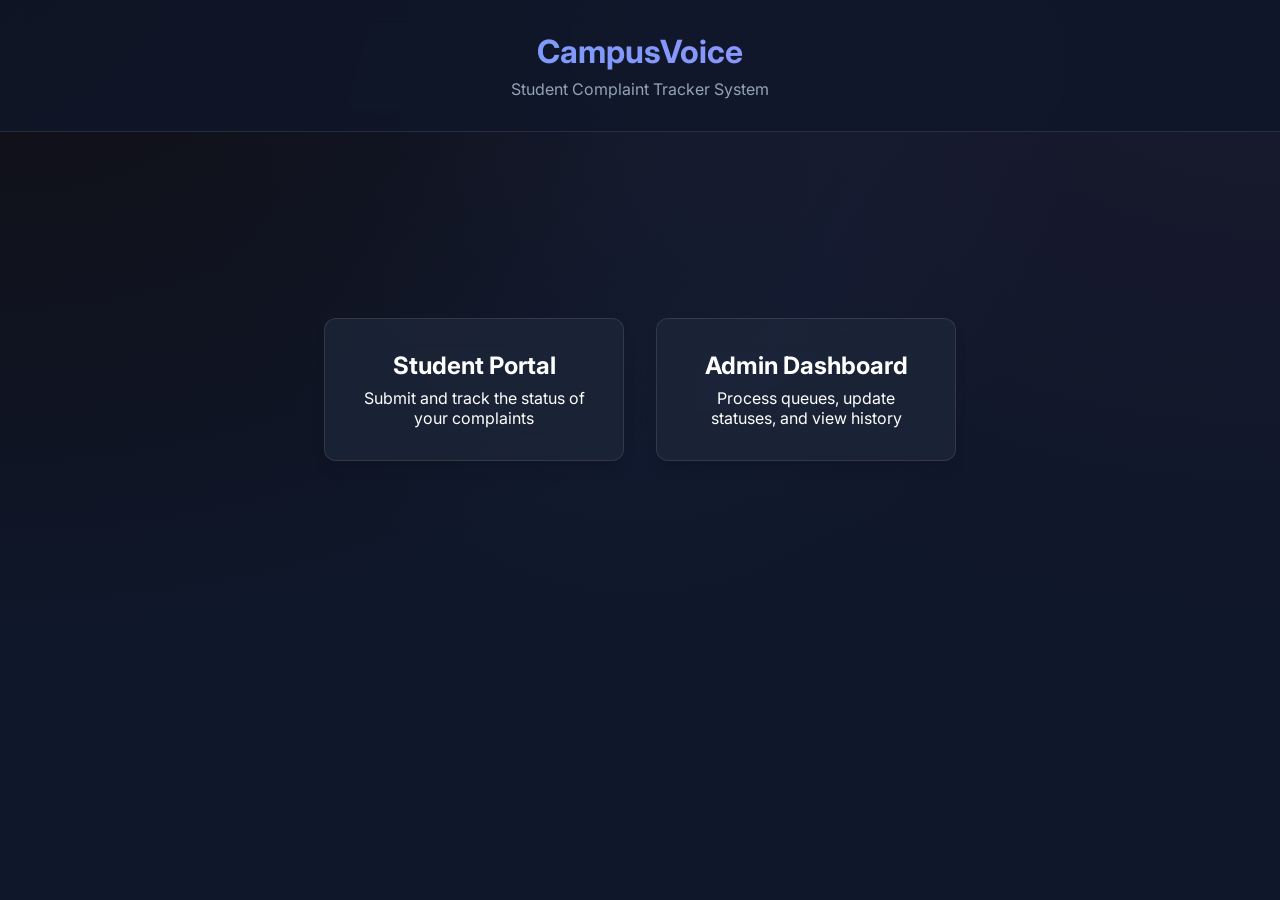
==== Labs/DSA Project/CampusVoice/FrontEnd/index.html @ 062746f5 "Frintend design" ====
<!DOCTYPE html>
<html lang="en">

<head>
    <meta charset="UTF-8">
    <meta name="viewport" content="width=device-width, initial-scale=1.0">
    <title>CampusVoice - Home</title>
    <link rel="stylesheet" href="style.css">
</head>

<body>
    <header>
        <h1>CampusVoice</h1>
        <p>Student Complaint Tracker System</p>
    </header>

    <div class="container">
        <div class="home-menu">
            <a href="student.html" class="glass-card home-card">
                <h2>Student Portal</h2>
                <p>Submit and track the status of your complaints</p>
            </a>

            <a href="admin.html" class="glass-card home-card">
                <h2>Admin Dashboard</h2>
                <p>Process queues, update statuses, and view history</p>
            </a>
        </div>
    </div>
</body>

</html>
---- Labs/DSA Project/CampusVoice/FrontEnd/style.css ----
/* Modern UI Design System for CampusVoice */
@import url('https://fonts.googleapis.com/css2?family=Inter:wght@300;400;500;600;700&display=swap');

:root {
    --bg-color: #0f172a;
    --text-primary: #f8fafc;
    --text-secondary: #94a3b8;
    --primary: #3b82f6;
    --primary-hover: #2563eb;
    --urgent: #ef4444;
    --urgent-hover: #dc2626;
    --success: #10b981;
    --warning: #f59e0b;
    --card-bg: rgba(30, 41, 59, 0.7);
    --card-border: rgba(255, 255, 255, 0.1);
    --radius: 12px;
    --shadow: 0 10px 15px -3px rgba(0, 0, 0, 0.1), 0 4px 6px -2px rgba(0, 0, 0, 0.05);
}

* {
    box-sizing: border-box;
    margin: 0;
    padding: 0;
    font-family: 'Inter', sans-serif;
}

body {
    background-color: var(--bg-color);
    color: var(--text-primary);
    min-height: 100vh;
    display: flex;
    flex-direction: column;
    background-image:
        radial-gradient(at 0% 0%, hsla(253, 16%, 7%, 1) 0, transparent 50%),
        radial-gradient(at 50% 0%, hsla(225, 39%, 30%, 0.2) 0, transparent 50%),
        radial-gradient(at 100% 0%, hsla(339, 49%, 30%, 0.1) 0, transparent 50%);
    background-attachment: fixed;
}

header {
    padding: 2rem;
    text-align: center;
    border-bottom: 1px solid var(--card-border);
    background: rgba(15, 23, 42, 0.8);
    backdrop-filter: blur(12px);
}

header h1 {
    font-weight: 700;
    font-size: 2rem;
    background: linear-gradient(to right, #60a5fa, #a78bfa);
    -webkit-background-clip: text;
    -webkit-text-fill-color: transparent;
    margin-bottom: 0.5rem;
}

header p {
    color: var(--text-secondary);
}

.container {
    max-width: 1200px;
    width: 100%;
    margin: 0 auto;
    padding: 2rem;
    flex: 1;
}

/* Cards & Glassmorphism */
.glass-card {
    background: var(--card-bg);
    border: 1px solid var(--card-border);
    border-radius: var(--radius);
    padding: 2rem;
    box-shadow: var(--shadow);
    backdrop-filter: blur(16px);
    -webkit-backdrop-filter: blur(16px);
    transition: transform 0.3s ease, box-shadow 0.3s ease;
}

.glass-card:hover {
    transform: translateY(-4px);
    box-shadow: 0 20px 25px -5px rgba(0, 0, 0, 0.2), 0 10px 10px -5px rgba(0, 0, 0, 0.1);
}

/* Buttons */
.btn {
    display: inline-flex;
    align-items: center;
    justify-content: center;
    padding: 0.75rem 1.5rem;
    border-radius: var(--radius);
    font-weight: 600;
    font-size: 1rem;
    cursor: pointer;
    border: none;
    transition: all 0.2s ease;
    text-decoration: none;
}

.btn-primary {
    background-color: var(--primary);
    color: white;
    box-shadow: 0 4px 6px -1px rgba(59, 130, 246, 0.5);
}

.btn-primary:hover {
    background-color: var(--primary-hover);
    transform: scale(1.02);
}

.btn-urgent {
    background-color: var(--urgent);
    color: white;
    box-shadow: 0 4px 6px -1px rgba(239, 68, 68, 0.5);
}

.btn-urgent:hover {
    background-color: var(--urgent-hover);
    transform: scale(1.02);
}

.btn-outline {
    background-color: transparent;
    border: 1px solid var(--card-border);
    color: var(--text-primary);
}

.btn-outline:hover {
    background-color: rgba(255, 255, 255, 0.05);
}

.btn-success {
    background-color: var(--success);
    color: white;
}

.btn-warning {
    background-color: var(--warning);
    color: #0f172a;
}

/* Forms */
.form-group {
    margin-bottom: 1.5rem;
}

.form-group label {
    display: block;
    margin-bottom: 0.5rem;
    color: var(--text-secondary);
    font-size: 0.9rem;
}

.form-control {
    width: 100%;
    padding: 0.75rem 1rem;
    border-radius: 8px;
    border: 1px solid var(--card-border);
    background: rgba(15, 23, 42, 0.5);
    color: white;
    font-size: 1rem;
    outline: none;
    transition: border-color 0.2s;
}

.form-control:focus {
    border-color: var(--primary);
}

select.form-control {
    appearance: none;
}

/* Status Badges */
.badge {
    display: inline-block;
    padding: 0.25rem 0.75rem;
    border-radius: 999px;
    font-size: 0.75rem;
    font-weight: 600;
    text-transform: uppercase;
}

.badge-pending {
    background: rgba(59, 130, 246, 0.2);
    color: #60a5fa;
    border: 1px solid #3b82f6;
}

.badge-urgent {
    background: rgba(239, 68, 68, 0.2);
    color: #f87171;
    border: 1px solid #ef4444;
}

.badge-progress {
    background: rgba(245, 158, 11, 0.2);
    color: #fbbf24;
    border: 1px solid #f59e0b;
}

.badge-resolved {
    background: rgba(16, 185, 129, 0.2);
    color: #34d399;
    border: 1px solid #10b981;
}

/* Layouts */
.grid-2 {
    display: grid;
    grid-template-columns: repeat(auto-fit, minmax(300px, 1fr));
    gap: 2rem;
}

/* Home Menu Layout */
.home-menu {
    display: flex;
    justify-content: center;
    align-items: center;
    gap: 2rem;
    min-height: 50vh;
}

.home-card {
    text-align: center;
    width: 300px;
    cursor: pointer;
    text-decoration: none;
    color: white;
}

.home-card i {
    font-size: 3rem;
    margin-bottom: 1rem;
    color: var(--primary);
}

.home-card h2 {
    margin-bottom: 0.5rem;
}

/* Complaint Item */
.complaint-item {
    background: rgba(30, 41, 59, 0.4);
    border: 1px solid var(--card-border);
    border-radius: 8px;
    padding: 1.5rem;
    margin-bottom: 1rem;
    display: flex;
    flex-direction: column;
    gap: 0.75rem;
    transition: all 0.2s;
    animation: fadeIn 0.3s ease-out forwards;
}

.complaint-item:hover {
    background: rgba(30, 41, 59, 0.8);
}

.complaint-header {
    display: flex;
    justify-content: space-between;
    align-items: center;
    border-bottom: 1px solid rgba(255, 255, 255, 0.05);
    padding-bottom: 0.5rem;
}

.complaint-title {
    font-weight: 600;
    font-size: 1.1rem;
}

.complaint-meta {
    font-size: 0.8rem;
    color: var(--text-secondary);
}

.complaint-actions {
    display: flex;
    gap: 0.5rem;
    margin-top: 0.5rem;
}

.section-title {
    margin-bottom: 1.5rem;
    font-size: 1.5rem;
    font-weight: 600;
    display: flex;
    align-items: center;
    gap: 0.5rem;
}

@keyframes fadeIn {
    from {
        opacity: 0;
        transform: translateY(10px);
    }

    to {
        opacity: 1;
        transform: translateY(0);
    }
}

.empty-state {
    text-align: center;
    padding: 3rem;
    color: var(--text-secondary);
    border: 1px dashed var(--card-border);
    border-radius: var(--radius);
}

/* Nav */
.top-nav {
    display: flex;
    justify-content: space-between;
    margin-bottom: 2rem;
}
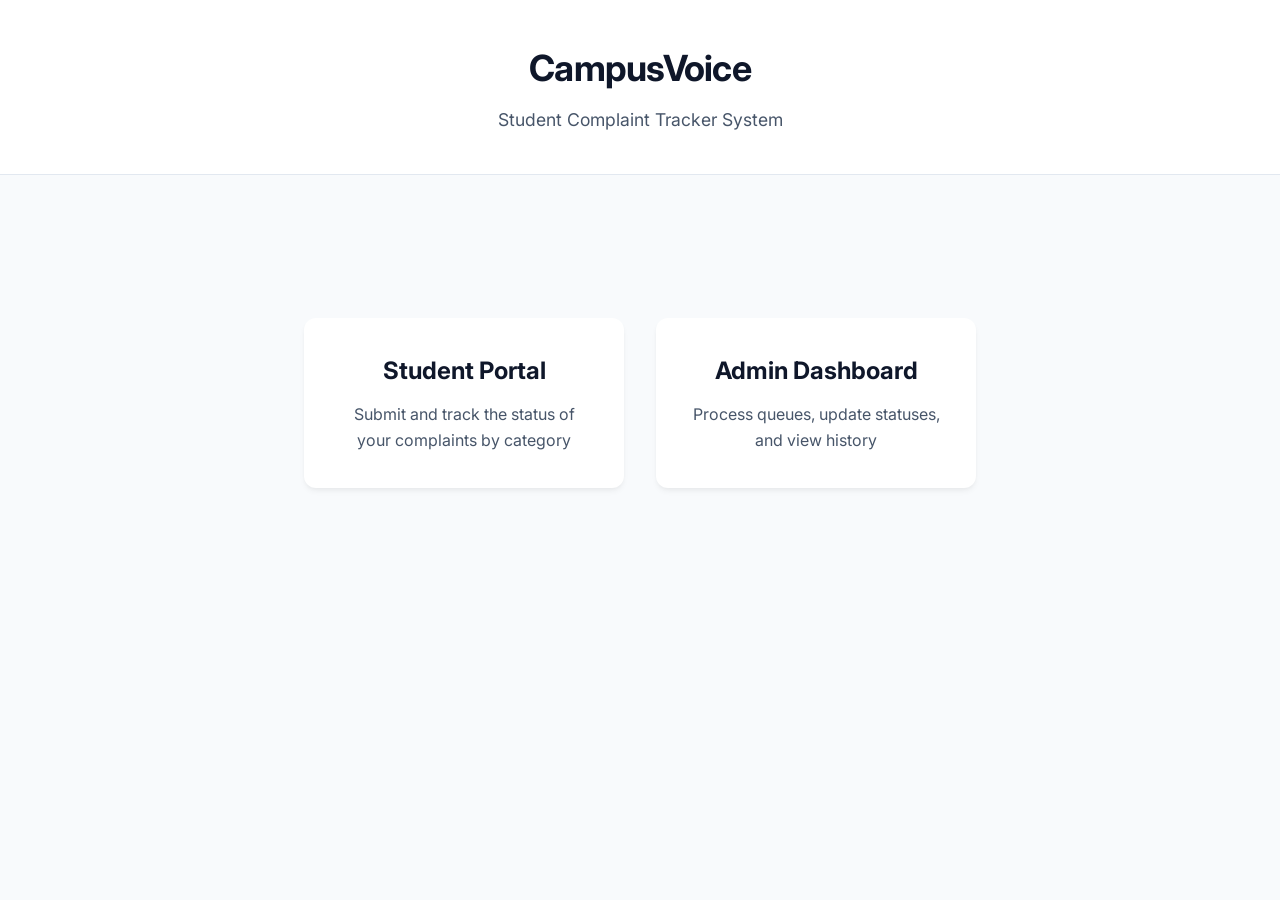
==== commit 2b5cfa35: "Design changes in frontend" ====
--- a/Labs/DSA Project/CampusVoice/FrontEnd/index.html
+++ b/Labs/DSA Project/CampusVoice/FrontEnd/index.html
@@ -16,12 +16,12 @@
 
     <div class="container">
         <div class="home-menu">
-            <a href="student.html" class="glass-card home-card">
+            <a href="student.html" class="solid-card home-card">
                 <h2>Student Portal</h2>
-                <p>Submit and track the status of your complaints</p>
+                <p>Submit and track the status of your complaints by category</p>
             </a>
 
-            <a href="admin.html" class="glass-card home-card">
+            <a href="admin.html" class="solid-card home-card">
                 <h2>Admin Dashboard</h2>
                 <p>Process queues, update statuses, and view history</p>
             </a>
--- a/Labs/DSA Project/CampusVoice/FrontEnd/style.css
+++ b/Labs/DSA Project/CampusVoice/FrontEnd/style.css
@@ -1,20 +1,30 @@
-/* Modern UI Design System for CampusVoice */
+/* Modern Light Theme System for CampusVoice */
 @import url('https://fonts.googleapis.com/css2?family=Inter:wght@300;400;500;600;700&display=swap');
 
 :root {
-    --bg-color: #0f172a;
-    --text-primary: #f8fafc;
-    --text-secondary: #94a3b8;
-    --primary: #3b82f6;
-    --primary-hover: #2563eb;
+    --bg-color: #f8fafc;
+    --text-primary: #0f172a;
+    --text-secondary: #475569;
+    --border-color: #e2e8f0;
+
+    --primary: #2563eb;
+    --primary-hover: #1d4ed8;
+    --primary-light: #eff6ff;
+
     --urgent: #ef4444;
     --urgent-hover: #dc2626;
+    --urgent-light: #fef2f2;
+
     --success: #10b981;
+    --success-light: #ecfdf5;
+
     --warning: #f59e0b;
-    --card-bg: rgba(30, 41, 59, 0.7);
-    --card-border: rgba(255, 255, 255, 0.1);
+    --warning-light: #fffbeb;
+
+    --card-bg: #ffffff;
     --radius: 12px;
-    --shadow: 0 10px 15px -3px rgba(0, 0, 0, 0.1), 0 4px 6px -2px rgba(0, 0, 0, 0.05);
+    --shadow: 0 4px 6px -1px rgba(0, 0, 0, 0.05), 0 2px 4px -1px rgba(0, 0, 0, 0.03);
+    --shadow-hover: 0 10px 15px -3px rgba(0, 0, 0, 0.05), 0 4px 6px -2px rgba(0, 0, 0, 0.03);
 }
 
 * {
@@ -30,57 +40,59 @@
     min-height: 100vh;
     display: flex;
     flex-direction: column;
-    background-image:
-        radial-gradient(at 0% 0%, hsla(253, 16%, 7%, 1) 0, transparent 50%),
-        radial-gradient(at 50% 0%, hsla(225, 39%, 30%, 0.2) 0, transparent 50%),
-        radial-gradient(at 100% 0%, hsla(339, 49%, 30%, 0.1) 0, transparent 50%);
-    background-attachment: fixed;
+    line-height: 1.6;
 }
 
 header {
-    padding: 2rem;
+    padding: 2.5rem 2rem;
     text-align: center;
-    border-bottom: 1px solid var(--card-border);
-    background: rgba(15, 23, 42, 0.8);
-    backdrop-filter: blur(12px);
+    background-color: #ffffff;
+    border-bottom: 1px solid var(--border-color);
 }
 
 header h1 {
     font-weight: 700;
-    font-size: 2rem;
-    background: linear-gradient(to right, #60a5fa, #a78bfa);
-    -webkit-background-clip: text;
-    -webkit-text-fill-color: transparent;
+    font-size: 2.25rem;
+    color: var(--text-primary);
     margin-bottom: 0.5rem;
+    letter-spacing: -0.02em;
 }
 
 header p {
     color: var(--text-secondary);
+    font-size: 1.1rem;
 }
 
 .container {
     max-width: 1200px;
     width: 100%;
     margin: 0 auto;
-    padding: 2rem;
+    padding: 3rem 2rem;
     flex: 1;
 }
 
-/* Cards & Glassmorphism */
-.glass-card {
+h2.section-title {
+    font-size: 1.25rem;
+    font-weight: 600;
+    color: var(--text-primary);
+    margin-bottom: 1.5rem;
+    padding-bottom: 0.75rem;
+    border-bottom: 2px solid var(--border-color);
+}
+
+/* Cards */
+.solid-card {
     background: var(--card-bg);
-    border: 1px solid var(--card-border);
+    border: 1px solid var(--border-color);
     border-radius: var(--radius);
     padding: 2rem;
     box-shadow: var(--shadow);
-    backdrop-filter: blur(16px);
-    -webkit-backdrop-filter: blur(16px);
-    transition: transform 0.3s ease, box-shadow 0.3s ease;
-}
-
-.glass-card:hover {
-    transform: translateY(-4px);
-    box-shadow: 0 20px 25px -5px rgba(0, 0, 0, 0.2), 0 10px 10px -5px rgba(0, 0, 0, 0.1);
+    transition: transform 0.2s ease, box-shadow 0.2s ease;
+}
+
+.solid-card:hover {
+    transform: translateY(-2px);
+    box-shadow: var(--shadow-hover);
 }
 
 /* Buttons */
@@ -89,11 +101,11 @@
     align-items: center;
     justify-content: center;
     padding: 0.75rem 1.5rem;
-    border-radius: var(--radius);
+    border-radius: 8px;
     font-weight: 600;
-    font-size: 1rem;
+    font-size: 0.95rem;
     cursor: pointer;
-    border: none;
+    border: 1px solid transparent;
     transition: all 0.2s ease;
     text-decoration: none;
 }
@@ -101,33 +113,30 @@
 .btn-primary {
     background-color: var(--primary);
     color: white;
-    box-shadow: 0 4px 6px -1px rgba(59, 130, 246, 0.5);
 }
 
 .btn-primary:hover {
     background-color: var(--primary-hover);
-    transform: scale(1.02);
 }
 
 .btn-urgent {
     background-color: var(--urgent);
     color: white;
-    box-shadow: 0 4px 6px -1px rgba(239, 68, 68, 0.5);
 }
 
 .btn-urgent:hover {
     background-color: var(--urgent-hover);
-    transform: scale(1.02);
 }
 
 .btn-outline {
-    background-color: transparent;
-    border: 1px solid var(--card-border);
+    background-color: #ffffff;
+    border: 1px solid var(--border-color);
     color: var(--text-primary);
 }
 
 .btn-outline:hover {
-    background-color: rgba(255, 255, 255, 0.05);
+    background-color: #f8fafc;
+    border-color: #cbd5e1;
 }
 
 .btn-success {
@@ -135,9 +144,17 @@
     color: white;
 }
 
+.btn-success:hover {
+    background-color: #059669;
+}
+
 .btn-warning {
     background-color: var(--warning);
-    color: #0f172a;
+    color: white;
+}
+
+.btn-warning:hover {
+    background-color: #d97706;
 }
 
 /* Forms */
@@ -148,7 +165,8 @@
 .form-group label {
     display: block;
     margin-bottom: 0.5rem;
-    color: var(--text-secondary);
+    color: var(--text-primary);
+    font-weight: 500;
     font-size: 0.9rem;
 }
 
@@ -156,20 +174,25 @@
     width: 100%;
     padding: 0.75rem 1rem;
     border-radius: 8px;
-    border: 1px solid var(--card-border);
-    background: rgba(15, 23, 42, 0.5);
-    color: white;
+    border: 1px solid #cbd5e1;
+    background: #ffffff;
+    color: var(--text-primary);
     font-size: 1rem;
     outline: none;
-    transition: border-color 0.2s;
+    transition: border-color 0.2s, box-shadow 0.2s;
 }
 
 .form-control:focus {
     border-color: var(--primary);
+    box-shadow: 0 0 0 3px var(--primary-light);
 }
 
 select.form-control {
     appearance: none;
+    background-image: url("data:image/svg+xml;charset=US-ASCII,%3Csvg%20xmlns%3D%22http%3A%2F%2Fwww.w3.org%2F2000%2Fsvg%22%20width%3D%22292.4%22%20height%3D%22292.4%22%3E%3Cpath%20fill%3D%22%23475569%22%20d%3D%22M287%2069.4a17.6%2017.6%200%200%200-13-5.4H18.4c-5%200-9.3%201.8-12.9%205.4A17.6%2017.6%200%200%200%200%2082.2c0%205%201.8%209.3%205.4%2012.9l128%20127.9c3.6%203.6%207.8%205.4%2012.8%205.4s9.2-1.8%2012.8-5.4L287%2095c3.5-3.5%205.4-7.8%205.4-12.8%200-5-1.9-9.2-5.5-12.8z%22%2F%3E%3C%2Fsvg%3E");
+    background-repeat: no-repeat;
+    background-position: right 1rem top 50%;
+    background-size: 0.65rem auto;
 }
 
 /* Status Badges */
@@ -180,36 +203,43 @@
     font-size: 0.75rem;
     font-weight: 600;
     text-transform: uppercase;
+    letter-spacing: 0.05em;
+}
+
+.badge-default {
+    background: #f1f5f9;
+    color: #475569;
+    border: 1px solid #e2e8f0;
 }
 
 .badge-pending {
-    background: rgba(59, 130, 246, 0.2);
-    color: #60a5fa;
-    border: 1px solid #3b82f6;
+    background: var(--primary-light);
+    color: var(--primary);
+    border: 1px solid #bfdbfe;
 }
 
 .badge-urgent {
-    background: rgba(239, 68, 68, 0.2);
-    color: #f87171;
-    border: 1px solid #ef4444;
+    background: var(--urgent-light);
+    color: var(--urgent);
+    border: 1px solid #fecaca;
 }
 
 .badge-progress {
-    background: rgba(245, 158, 11, 0.2);
-    color: #fbbf24;
-    border: 1px solid #f59e0b;
+    background: var(--warning-light);
+    color: #d97706;
+    border: 1px solid #fde68a;
 }
 
 .badge-resolved {
-    background: rgba(16, 185, 129, 0.2);
-    color: #34d399;
-    border: 1px solid #10b981;
+    background: var(--success-light);
+    color: var(--success);
+    border: 1px solid #a7f3d0;
 }
 
 /* Layouts */
 .grid-2 {
     display: grid;
-    grid-template-columns: repeat(auto-fit, minmax(300px, 1fr));
+    grid-template-columns: repeat(auto-fit, minmax(350px, 1fr));
     gap: 2rem;
 }
 
@@ -219,96 +249,100 @@
     justify-content: center;
     align-items: center;
     gap: 2rem;
-    min-height: 50vh;
+    min-height: 40vh;
 }
 
 .home-card {
     text-align: center;
-    width: 300px;
+    width: 320px;
     cursor: pointer;
     text-decoration: none;
-    color: white;
-}
-
-.home-card i {
-    font-size: 3rem;
-    margin-bottom: 1rem;
-    color: var(--primary);
+    color: var(--text-primary);
+    border: 2px solid transparent;
+}
+
+.home-card:hover {
+    border-color: var(--primary-light);
 }
 
 .home-card h2 {
-    margin-bottom: 0.5rem;
+    font-size: 1.5rem;
+    margin-bottom: 0.75rem;
+}
+
+.home-card p {
+    color: var(--text-secondary);
 }
 
 /* Complaint Item */
 .complaint-item {
-    background: rgba(30, 41, 59, 0.4);
-    border: 1px solid var(--card-border);
-    border-radius: 8px;
-    padding: 1.5rem;
+    background: #ffffff;
+    border: 1px solid var(--border-color);
+    border-radius: 10px;
+    padding: 1.25rem;
     margin-bottom: 1rem;
     display: flex;
     flex-direction: column;
     gap: 0.75rem;
     transition: all 0.2s;
-    animation: fadeIn 0.3s ease-out forwards;
+    box-shadow: 0 1px 2px 0 rgba(0, 0, 0, 0.05);
 }
 
 .complaint-item:hover {
-    background: rgba(30, 41, 59, 0.8);
+    border-color: #cbd5e1;
+    box-shadow: var(--shadow);
 }
 
 .complaint-header {
     display: flex;
     justify-content: space-between;
-    align-items: center;
-    border-bottom: 1px solid rgba(255, 255, 255, 0.05);
-    padding-bottom: 0.5rem;
+    align-items: flex-start;
+    margin-bottom: 0.25rem;
 }
 
 .complaint-title {
     font-weight: 600;
     font-size: 1.1rem;
+    color: var(--text-primary);
+    display: block;
+}
+
+.complaint-student {
+    font-weight: 500;
+    color: var(--text-primary);
+    font-size: 0.95rem;
 }
 
 .complaint-meta {
-    font-size: 0.8rem;
+    font-size: 0.85rem;
     color: var(--text-secondary);
-}
-
-.complaint-actions {
-    display: flex;
-    gap: 0.5rem;
-    margin-top: 0.5rem;
-}
-
-.section-title {
-    margin-bottom: 1.5rem;
-    font-size: 1.5rem;
-    font-weight: 600;
+    line-height: 1.5;
+}
+
+.complaint-info-row {
     display: flex;
     align-items: center;
     gap: 0.5rem;
-}
-
-@keyframes fadeIn {
-    from {
-        opacity: 0;
-        transform: translateY(10px);
-    }
-
-    to {
-        opacity: 1;
-        transform: translateY(0);
-    }
+    flex-wrap: wrap;
+    margin-bottom: 0.25rem;
+}
+
+.complaint-actions {
+    display: flex;
+    gap: 0.75rem;
+    margin-top: 0.75rem;
+    padding-top: 0.75rem;
+    border-top: 1px dashed var(--border-color);
 }
 
 .empty-state {
     text-align: center;
     padding: 3rem;
     color: var(--text-secondary);
-    border: 1px dashed var(--card-border);
+    background: #f8fafc;
+    border: 1px dashed #cbd5e1;
     border-radius: var(--radius);
+    font-size: 0.95rem;
 }
 
 /* Nav */
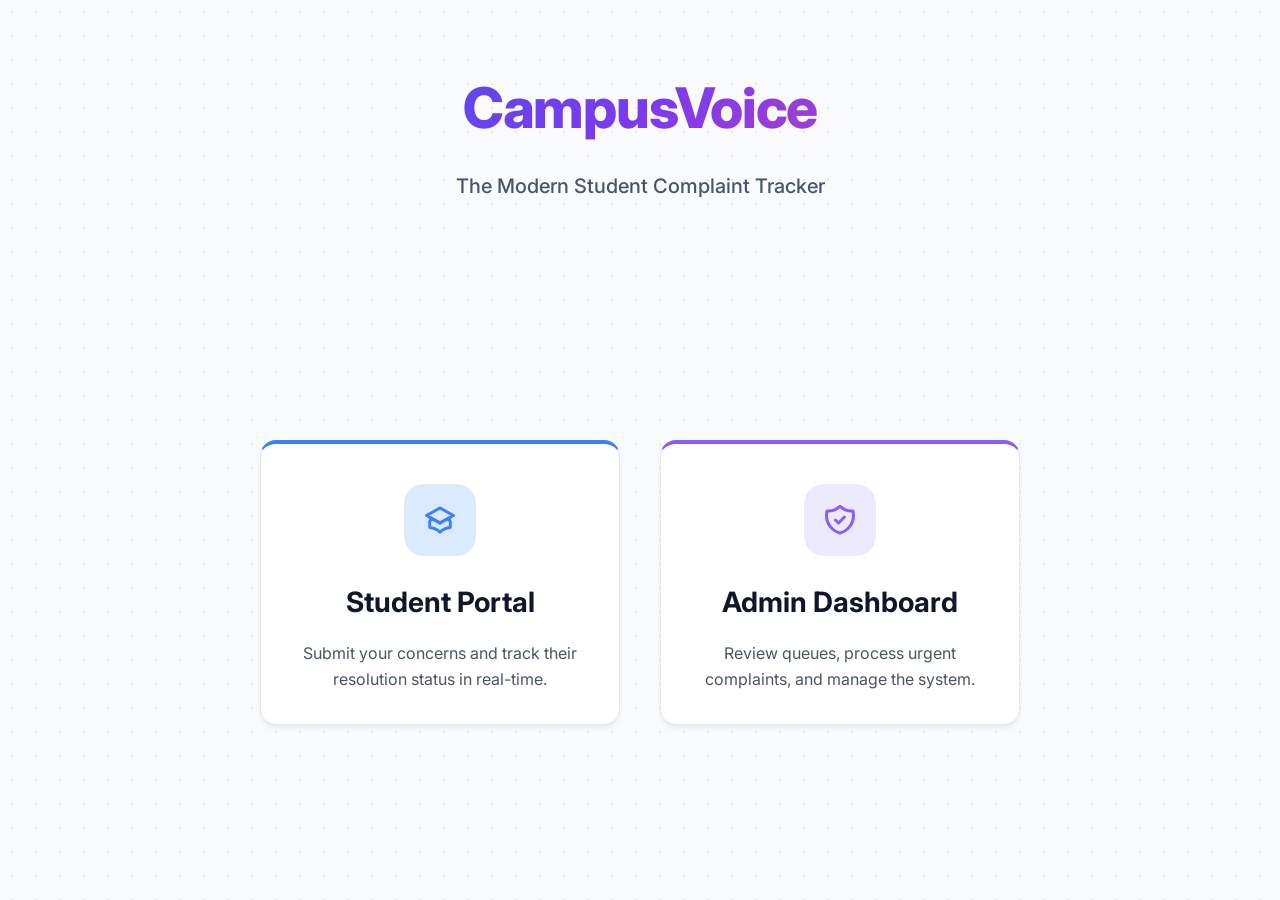
==== commit 16e55ff4: "Ui Enhancement" ====
--- a/Labs/DSA Project/CampusVoice/FrontEnd/index.html
+++ b/Labs/DSA Project/CampusVoice/FrontEnd/index.html
@@ -8,22 +8,38 @@
     <link rel="stylesheet" href="style.css">
 </head>
 
-<body>
-    <header>
-        <h1>CampusVoice</h1>
-        <p>Student Complaint Tracker System</p>
+<body class="home-body">
+    <header class="hero-header">
+        <h1 class="gradient-text">CampusVoice</h1>
+        <p class="hero-subtitle">The Modern Student Complaint Tracker</p>
     </header>
 
-    <div class="container">
+    <div class="container" style="display: flex; flex-direction: column; justify-content: center;">
         <div class="home-menu">
-            <a href="student.html" class="solid-card home-card">
+            <a href="student.html" class="solid-card home-card student-card">
+                <div class="card-icon student-icon">
+                    <svg fill="none" stroke="currentColor" viewBox="0 0 24 24" xmlns="http://www.w3.org/2000/svg">
+                        <path stroke-linecap="round" stroke-linejoin="round" stroke-width="2"
+                            d="M12 14l9-5-9-5-9 5 9 5z"></path>
+                        <path stroke-linecap="round" stroke-linejoin="round" stroke-width="2"
+                            d="M12 14l6.16-3.422a12.083 12.083 0 01.665 6.479A11.952 11.952 0 0012 20.055a11.952 11.952 0 00-6.824-2.998 12.078 12.078 0 01.665-6.479L12 14z">
+                        </path>
+                    </svg>
+                </div>
                 <h2>Student Portal</h2>
-                <p>Submit and track the status of your complaints by category</p>
+                <p>Submit your concerns and track their resolution status in real-time.</p>
             </a>
 
-            <a href="admin.html" class="solid-card home-card">
+            <a href="admin.html" class="solid-card home-card admin-card">
+                <div class="card-icon admin-icon">
+                    <svg fill="none" stroke="currentColor" viewBox="0 0 24 24" xmlns="http://www.w3.org/2000/svg">
+                        <path stroke-linecap="round" stroke-linejoin="round" stroke-width="2"
+                            d="M9 12l2 2 4-4m5.618-4.016A11.955 11.955 0 0112 2.944a11.955 11.955 0 01-8.618 3.04A12.02 12.02 0 003 9c0 5.591 3.824 10.29 9 11.622 5.176-1.332 9-6.03 9-11.622 0-1.042-.133-2.052-.382-3.016z">
+                        </path>
+                    </svg>
+                </div>
                 <h2>Admin Dashboard</h2>
-                <p>Process queues, update statuses, and view history</p>
+                <p>Review queues, process urgent complaints, and manage the system.</p>
             </a>
         </div>
     </div>
--- a/Labs/DSA Project/CampusVoice/FrontEnd/style.css
+++ b/Labs/DSA Project/CampusVoice/FrontEnd/style.css
@@ -1,5 +1,5 @@
 /* Modern Light Theme System for CampusVoice */
-@import url('https://fonts.googleapis.com/css2?family=Inter:wght@300;400;500;600;700&display=swap');
+@import url('https://fonts.googleapis.com/css2?family=Inter:wght@300;400;500;600;700;800&display=swap');
 
 :root {
     --bg-color: #f8fafc;
@@ -22,9 +22,9 @@
     --warning-light: #fffbeb;
 
     --card-bg: #ffffff;
-    --radius: 12px;
+    --radius: 16px;
     --shadow: 0 4px 6px -1px rgba(0, 0, 0, 0.05), 0 2px 4px -1px rgba(0, 0, 0, 0.03);
-    --shadow-hover: 0 10px 15px -3px rgba(0, 0, 0, 0.05), 0 4px 6px -2px rgba(0, 0, 0, 0.03);
+    --shadow-hover: 0 20px 25px -5px rgba(0, 0, 0, 0.05), 0 10px 10px -5px rgba(0, 0, 0, 0.02);
 }
 
 * {
@@ -43,6 +43,12 @@
     line-height: 1.6;
 }
 
+/* Home Body Patterns */
+.home-body {
+    background-image: radial-gradient(#e2e8f0 1px, transparent 1px);
+    background-size: 24px 24px;
+}
+
 header {
     padding: 2.5rem 2rem;
     text-align: center;
@@ -50,17 +56,39 @@
     border-bottom: 1px solid var(--border-color);
 }
 
+.hero-header {
+    padding: 4rem 2rem;
+    background: transparent;
+    border-bottom: none;
+}
+
 header h1 {
-    font-weight: 700;
+    font-weight: 800;
     font-size: 2.25rem;
     color: var(--text-primary);
     margin-bottom: 0.5rem;
     letter-spacing: -0.02em;
+}
+
+.hero-header h1 {
+    font-size: 3.5rem;
+    margin-bottom: 1rem;
+}
+
+.gradient-text {
+    background: linear-gradient(135deg, #2563eb, #7c3aed, #ec4899);
+    -webkit-background-clip: text;
+    -webkit-text-fill-color: transparent;
 }
 
 header p {
     color: var(--text-secondary);
     font-size: 1.1rem;
+}
+
+.hero-subtitle {
+    font-size: 1.25rem;
+    font-weight: 500;
 }
 
 .container {
@@ -87,15 +115,91 @@
     border-radius: var(--radius);
     padding: 2rem;
     box-shadow: var(--shadow);
-    transition: transform 0.2s ease, box-shadow 0.2s ease;
+    transition: transform 0.3s cubic-bezier(0.4, 0, 0.2, 1), box-shadow 0.3s ease;
 }
 
 .solid-card:hover {
-    transform: translateY(-2px);
+    transform: translateY(-4px);
     box-shadow: var(--shadow-hover);
 }
 
-/* Buttons */
+/* Home Menu Layout */
+.home-menu {
+    display: flex;
+    justify-content: center;
+    align-items: stretch;
+    gap: 2.5rem;
+}
+
+.home-card {
+    text-align: center;
+    width: 360px;
+    cursor: pointer;
+    text-decoration: none;
+    color: var(--text-primary);
+    position: relative;
+    overflow: hidden;
+    display: flex;
+    flex-direction: column;
+    align-items: center;
+}
+
+.student-card {
+    border-top: 4px solid #3b82f6;
+}
+
+.student-card:hover {
+    background: linear-gradient(to bottom, #eff6ff, #ffffff);
+    border-color: #93c5fd;
+}
+
+.admin-card {
+    border-top: 4px solid #8b5cf6;
+}
+
+.admin-card:hover {
+    background: linear-gradient(to bottom, #f5f3ff, #ffffff);
+    border-color: #c4b5fd;
+}
+
+.card-icon {
+    width: 72px;
+    height: 72px;
+    border-radius: 20px;
+    display: flex;
+    align-items: center;
+    justify-content: center;
+    margin-bottom: 1.5rem;
+    margin-top: 0.5rem;
+}
+
+.student-icon {
+    background: #dbeafe;
+    color: #3b82f6;
+}
+
+.admin-icon {
+    background: #ede9fe;
+    color: #8b5cf6;
+}
+
+.card-icon svg {
+    width: 36px;
+    height: 36px;
+}
+
+.home-card h2 {
+    font-size: 1.75rem;
+    font-weight: 700;
+    margin-bottom: 1rem;
+}
+
+.home-card p {
+    color: var(--text-secondary);
+    line-height: 1.6;
+}
+
+/* Buttons and forms (omitted repetitive unchanged parts) */
 .btn {
     display: inline-flex;
     align-items: center;
@@ -119,24 +223,15 @@
     background-color: var(--primary-hover);
 }
 
-.btn-urgent {
-    background-color: var(--urgent);
-    color: white;
-}
-
-.btn-urgent:hover {
-    background-color: var(--urgent-hover);
-}
-
 .btn-outline {
     background-color: #ffffff;
-    border: 1px solid var(--border-color);
+    border: 1px solid #cbd5e1;
     color: var(--text-primary);
 }
 
 .btn-outline:hover {
     background-color: #f8fafc;
-    border-color: #cbd5e1;
+    border-color: #94a3b8;
 }
 
 .btn-success {
@@ -157,7 +252,6 @@
     background-color: #d97706;
 }
 
-/* Forms */
 .form-group {
     margin-bottom: 1.5rem;
 }
@@ -176,7 +270,6 @@
     border-radius: 8px;
     border: 1px solid #cbd5e1;
     background: #ffffff;
-    color: var(--text-primary);
     font-size: 1rem;
     outline: none;
     transition: border-color 0.2s, box-shadow 0.2s;
@@ -195,7 +288,6 @@
     background-size: 0.65rem auto;
 }
 
-/* Status Badges */
 .badge {
     display: inline-block;
     padding: 0.25rem 0.75rem;
@@ -236,45 +328,12 @@
     border: 1px solid #a7f3d0;
 }
 
-/* Layouts */
 .grid-2 {
     display: grid;
     grid-template-columns: repeat(auto-fit, minmax(350px, 1fr));
     gap: 2rem;
 }
 
-/* Home Menu Layout */
-.home-menu {
-    display: flex;
-    justify-content: center;
-    align-items: center;
-    gap: 2rem;
-    min-height: 40vh;
-}
-
-.home-card {
-    text-align: center;
-    width: 320px;
-    cursor: pointer;
-    text-decoration: none;
-    color: var(--text-primary);
-    border: 2px solid transparent;
-}
-
-.home-card:hover {
-    border-color: var(--primary-light);
-}
-
-.home-card h2 {
-    font-size: 1.5rem;
-    margin-bottom: 0.75rem;
-}
-
-.home-card p {
-    color: var(--text-secondary);
-}
-
-/* Complaint Item */
 .complaint-item {
     background: #ffffff;
     border: 1px solid var(--border-color);
@@ -345,7 +404,6 @@
     font-size: 0.95rem;
 }
 
-/* Nav */
 .top-nav {
     display: flex;
     justify-content: space-between;
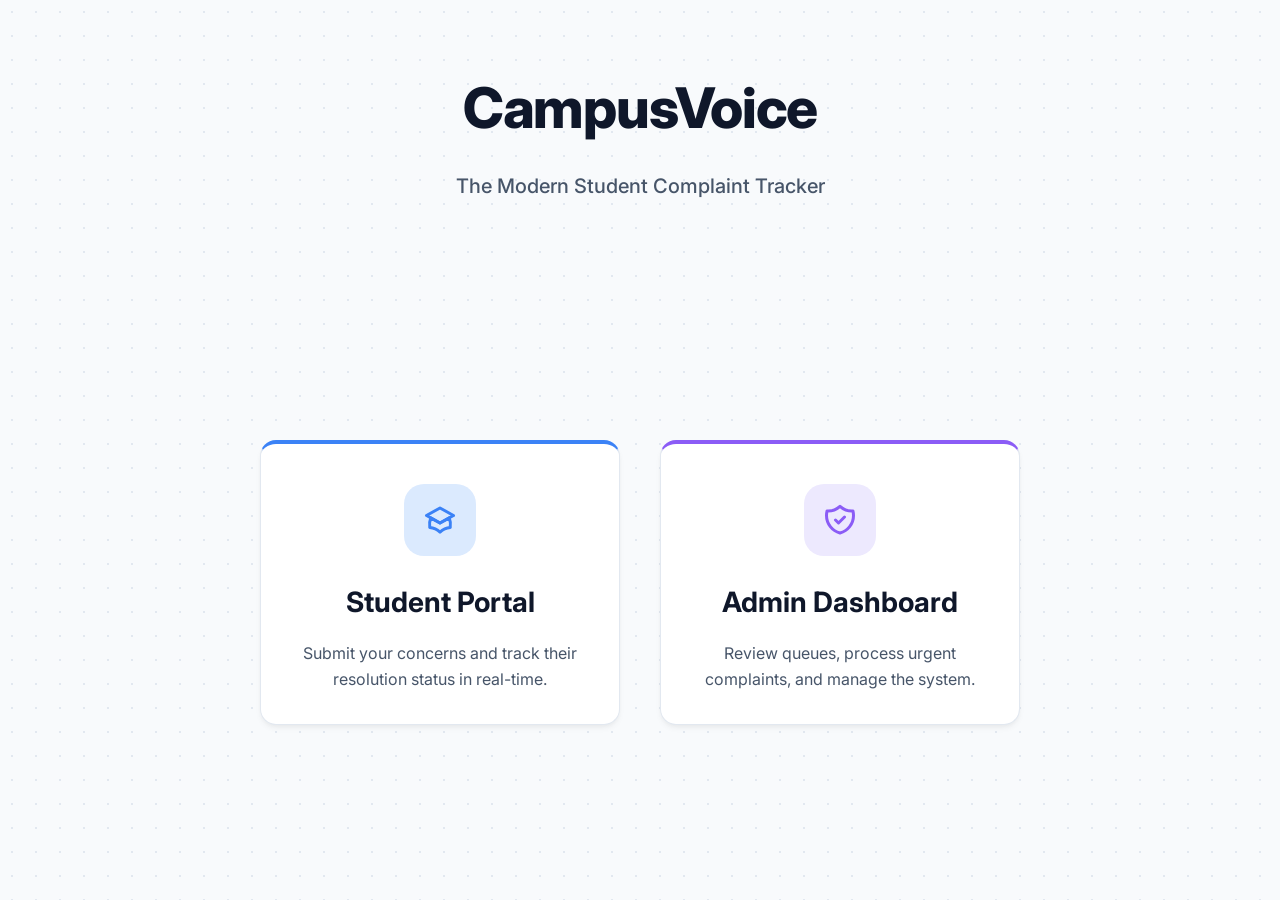
==== commit 7e590333: "Changed the colour of amin heading" ====
--- a/Labs/DSA Project/CampusVoice/FrontEnd/index.html
+++ b/Labs/DSA Project/CampusVoice/FrontEnd/index.html
@@ -10,7 +10,7 @@
 
 <body class="home-body">
     <header class="hero-header">
-        <h1 class="gradient-text">CampusVoice</h1>
+        <h1>CampusVoice</h1>
         <p class="hero-subtitle">The Modern Student Complaint Tracker</p>
     </header>
 
--- a/Labs/DSA Project/CampusVoice/FrontEnd/style.css
+++ b/Labs/DSA Project/CampusVoice/FrontEnd/style.css
@@ -78,6 +78,7 @@
 .gradient-text {
     background: linear-gradient(135deg, #2563eb, #7c3aed, #ec4899);
     -webkit-background-clip: text;
+    background-clip: text;
     -webkit-text-fill-color: transparent;
 }
 
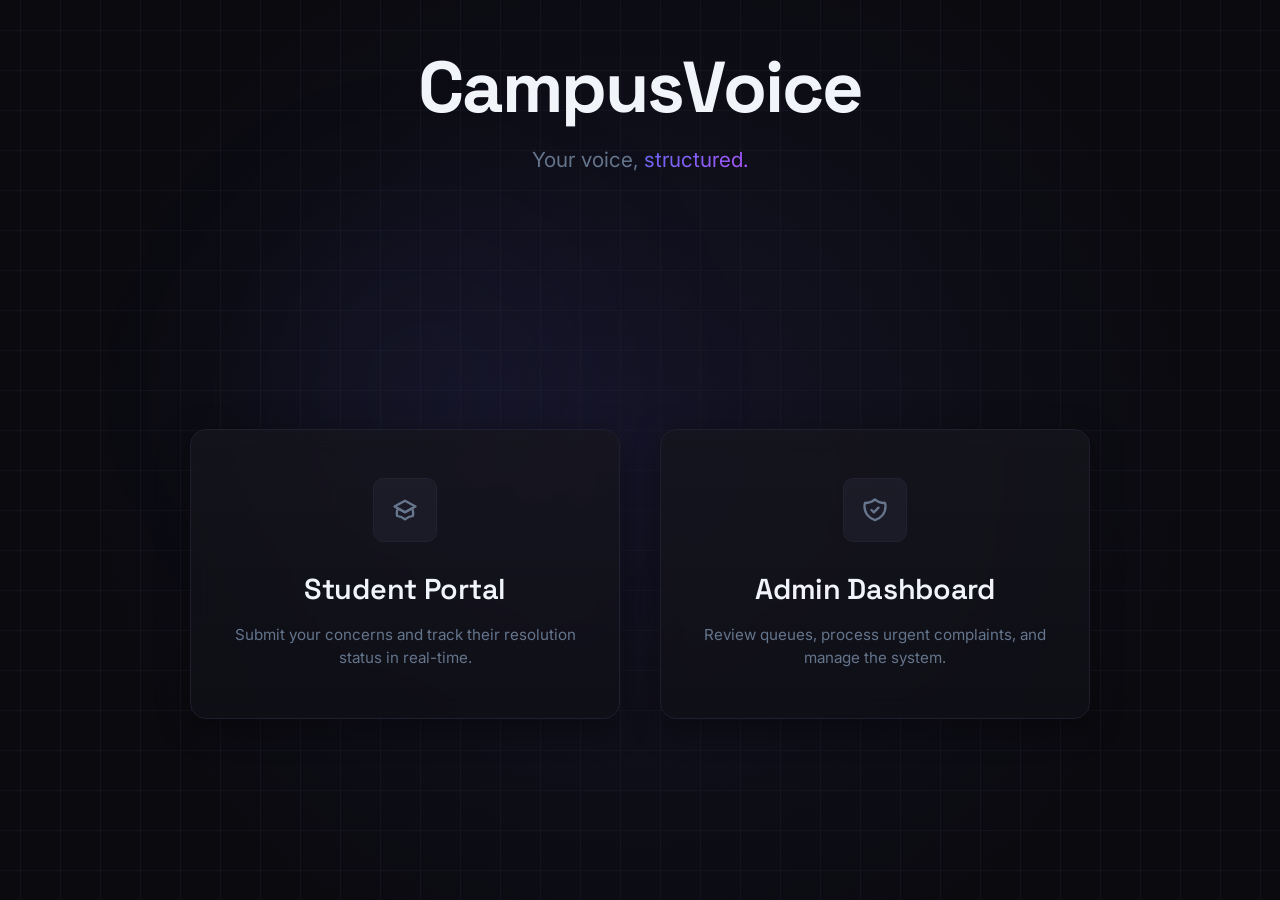
==== commit 53cf9c0a: "DSA LAB project CampusVoice completed" ====
--- a/Labs/DSA Project/CampusVoice/FrontEnd/index.html
+++ b/Labs/DSA Project/CampusVoice/FrontEnd/index.html
@@ -4,17 +4,20 @@
 <head>
     <meta charset="UTF-8">
     <meta name="viewport" content="width=device-width, initial-scale=1.0">
-    <title>CampusVoice - Home</title>
+    <title>CampusVoice | Your Voice, Structured</title>
     <link rel="stylesheet" href="style.css">
 </head>
 
 <body class="home-body">
-    <header class="hero-header">
+    <!-- Toast notifications container -->
+    <div id="toast-container"></div>
+
+    <header class="hero-header fade-in-item stagger-1">
         <h1>CampusVoice</h1>
-        <p class="hero-subtitle">The Modern Student Complaint Tracker</p>
+        <p class="hero-subtitle">Your voice, <span class="gradient-text">structured.</span></p>
     </header>
 
-    <div class="container" style="display: flex; flex-direction: column; justify-content: center;">
+    <div class="container fade-in-item stagger-2" style="display: flex; flex-direction: column; justify-content: center; align-items: center;">
         <div class="home-menu">
             <a href="student.html" class="solid-card home-card student-card">
                 <div class="card-icon student-icon">
--- a/Labs/DSA Project/CampusVoice/FrontEnd/style.css
+++ b/Labs/DSA Project/CampusVoice/FrontEnd/style.css
@@ -1,258 +1,428 @@
-/* Modern Light Theme System for CampusVoice */
-@import url('https://fonts.googleapis.com/css2?family=Inter:wght@300;400;500;600;700;800&display=swap');
+/* ==========================================================================
+   CampusVoice Dark Academic Tech - style.css
+   Inspired by Linear.app meets University Portal
+   ========================================================================== */
+
+@import url('https://fonts.googleapis.com/css2?family=Space+Grotesk:wght@400;500;600;700&family=Inter:wght@300;400;500;600;700&family=JetBrains+Mono:wght@400;500;600;700&display=swap');
 
 :root {
-    --bg-color: #f8fafc;
-    --text-primary: #0f172a;
-    --text-secondary: #475569;
-    --border-color: #e2e8f0;
-
-    --primary: #2563eb;
-    --primary-hover: #1d4ed8;
-    --primary-light: #eff6ff;
-
-    --urgent: #ef4444;
-    --urgent-hover: #dc2626;
-    --urgent-light: #fef2f2;
-
-    --success: #10b981;
-    --success-light: #ecfdf5;
-
+    --bg-color: #0a0a0f;
+    --card-bg: rgba(17, 17, 24, 0.7);
+    --border-color: #1e1e2e;
+    --border-focus: #4f46e5;
+    
+    --accent: #6366f1;
+    --accent-hover: #4f46e5;
+    --accent-glow: rgba(99, 102, 241, 0.3);
+    
+    --danger: #ef4444;
+    --danger-glow: rgba(239, 68, 68, 0.2);
+    
+    --success: #22c55e;
+    --success-glow: rgba(34, 197, 94, 0.2);
+    
     --warning: #f59e0b;
-    --warning-light: #fffbeb;
-
-    --card-bg: #ffffff;
-    --radius: 16px;
-    --shadow: 0 4px 6px -1px rgba(0, 0, 0, 0.05), 0 2px 4px -1px rgba(0, 0, 0, 0.03);
-    --shadow-hover: 0 20px 25px -5px rgba(0, 0, 0, 0.05), 0 10px 10px -5px rgba(0, 0, 0, 0.02);
-}
-
+    --warning-glow: rgba(245, 158, 11, 0.2);
+    
+    --info: #06b6d4;
+    --info-glow: rgba(6, 182, 212, 0.2);
+
+    --text-primary: #f1f5f9;
+    --text-secondary: #64748b;
+    
+    --font-heading: 'Space Grotesk', sans-serif;
+    --font-body: 'Inter', sans-serif;
+    --font-mono: 'JetBrains Mono', monospace;
+
+    --radius-lg: 16px;
+    --radius-md: 10px;
+    --radius-sm: 6px;
+
+    --shadow: 0 8px 32px 0 rgba(0, 0, 0, 0.37);
+    --transition: all 0.3s cubic-bezier(0.16, 1, 0.3, 1);
+}
+
+/* Base Styles */
 * {
     box-sizing: border-box;
     margin: 0;
     padding: 0;
-    font-family: 'Inter', sans-serif;
 }
 
 body {
     background-color: var(--bg-color);
     color: var(--text-primary);
+    font-family: var(--font-body);
     min-height: 100vh;
     display: flex;
     flex-direction: column;
     line-height: 1.6;
-}
-
-/* Home Body Patterns */
+    overflow-x: hidden;
+    position: relative;
+}
+
+/* Subtle background grid effect */
+body::before {
+    content: '';
+    position: absolute;
+    top: 0;
+    left: 0;
+    width: 100%;
+    height: 100%;
+    background-image: linear-gradient(rgba(30, 30, 46, 0.4) 1px, transparent 1px),
+                      linear-gradient(90deg, rgba(30, 30, 46, 0.4) 1px, transparent 1px);
+    background-size: 40px 40px;
+    background-position: center;
+    pointer-events: none;
+    z-index: -1;
+}
+
+/* Scrollbars */
+::-webkit-scrollbar {
+    width: 8px;
+    height: 8px;
+}
+::-webkit-scrollbar-track {
+    background: var(--bg-color);
+}
+::-webkit-scrollbar-thumb {
+    background: var(--border-color);
+    border-radius: var(--radius-sm);
+}
+::-webkit-scrollbar-thumb:hover {
+    background: var(--text-secondary);
+}
+
+/* Animations */
+@keyframes fadeInUp {
+    from {
+        opacity: 0;
+        transform: translateY(20px);
+    }
+    to {
+        opacity: 1;
+        transform: translateY(0);
+    }
+}
+
+@keyframes float {
+    0% { transform: translateY(0px); }
+    50% { transform: translateY(-8px); }
+    100% { transform: translateY(0px); }
+}
+
+@keyframes pulseGlow {
+    0% { box-shadow: 0 0 15px rgba(99, 102, 241, 0.2); }
+    50% { box-shadow: 0 0 30px rgba(99, 102, 241, 0.4); }
+    100% { box-shadow: 0 0 15px rgba(99, 102, 241, 0.2); }
+}
+
+@keyframes bgGradient {
+    0% { background-position: 0% 50%; }
+    50% { background-position: 100% 50%; }
+    100% { background-position: 0% 50%; }
+}
+
+/* Staggered card load helper classes */
+.fade-in-item {
+    opacity: 0;
+    animation: fadeInUp 0.8s cubic-bezier(0.16, 1, 0.3, 1) forwards;
+}
+
+.stagger-1 { animation-delay: 0.05s; }
+.stagger-2 { animation-delay: 0.1s; }
+.stagger-3 { animation-delay: 0.15s; }
+.stagger-4 { animation-delay: 0.2s; }
+.stagger-5 { animation-delay: 0.25s; }
+
+/* Header & Typography */
+header {
+    padding: 3rem 2rem 1.5rem;
+    text-align: center;
+    background: transparent;
+    z-index: 10;
+}
+
+header h1 {
+    font-family: var(--font-heading);
+    font-weight: 700;
+    font-size: 2.5rem;
+    letter-spacing: -0.03em;
+    color: var(--text-primary);
+    margin-bottom: 0.5rem;
+}
+
+header p {
+    color: var(--text-secondary);
+    font-size: 1.1rem;
+    font-weight: 400;
+}
+
+h1, h2, h3, h4, h5, h6 {
+    font-family: var(--font-heading);
+    letter-spacing: -0.01em;
+}
+
+/* Home Body (Landing Page) */
 .home-body {
-    background-image: radial-gradient(#e2e8f0 1px, transparent 1px);
-    background-size: 24px 24px;
-}
-
-header {
-    padding: 2.5rem 2rem;
-    text-align: center;
-    background-color: #ffffff;
-    border-bottom: 1px solid var(--border-color);
+    justify-content: center;
+    align-items: center;
+    background: radial-gradient(circle at 50% 50%, #151426 0%, #0a0a0f 70%);
+}
+
+.home-body::after {
+    content: '';
+    position: absolute;
+    width: 600px;
+    height: 600px;
+    background: radial-gradient(circle, rgba(99, 102, 241, 0.08) 0%, transparent 60%);
+    top: 10%;
+    left: 10%;
+    filter: blur(80px);
+    pointer-events: none;
+    z-index: -1;
 }
 
 .hero-header {
-    padding: 4rem 2rem;
-    background: transparent;
-    border-bottom: none;
-}
-
-header h1 {
+    margin-bottom: 2rem;
+}
+
+.hero-header h1 {
+    font-size: 4.5rem;
     font-weight: 800;
-    font-size: 2.25rem;
-    color: var(--text-primary);
-    margin-bottom: 0.5rem;
-    letter-spacing: -0.02em;
-}
-
-.hero-header h1 {
-    font-size: 3.5rem;
+    line-height: 1.1;
     margin-bottom: 1rem;
 }
 
+.hero-subtitle {
+    font-size: 1.3rem;
+    color: var(--text-secondary);
+    font-weight: 400;
+}
+
 .gradient-text {
-    background: linear-gradient(135deg, #2563eb, #7c3aed, #ec4899);
+    background: linear-gradient(135deg, #6366f1 0%, #a855f7 50%, #ec4899 100%);
+    background-size: 200% 200%;
     -webkit-background-clip: text;
     background-clip: text;
     -webkit-text-fill-color: transparent;
-}
-
-header p {
-    color: var(--text-secondary);
-    font-size: 1.1rem;
-}
-
-.hero-subtitle {
-    font-size: 1.25rem;
-    font-weight: 500;
-}
-
+    animation: bgGradient 8s ease infinite;
+}
+
+/* Container */
 .container {
-    max-width: 1200px;
+    max-width: 1240px;
     width: 100%;
     margin: 0 auto;
-    padding: 3rem 2rem;
+    padding: 2rem;
     flex: 1;
-}
-
-h2.section-title {
-    font-size: 1.25rem;
-    font-weight: 600;
-    color: var(--text-primary);
-    margin-bottom: 1.5rem;
-    padding-bottom: 0.75rem;
-    border-bottom: 2px solid var(--border-color);
-}
-
-/* Cards */
+    display: flex;
+    flex-direction: column;
+}
+
+/* Glassmorphism Cards */
 .solid-card {
     background: var(--card-bg);
     border: 1px solid var(--border-color);
-    border-radius: var(--radius);
+    border-radius: var(--radius-lg);
     padding: 2rem;
+    backdrop-filter: blur(12px);
+    -webkit-backdrop-filter: blur(12px);
     box-shadow: var(--shadow);
-    transition: transform 0.3s cubic-bezier(0.4, 0, 0.2, 1), box-shadow 0.3s ease;
+    transition: var(--transition);
+    position: relative;
+    overflow: hidden;
+}
+
+.solid-card::before {
+    content: '';
+    position: absolute;
+    top: 0;
+    left: 0;
+    width: 100%;
+    height: 100%;
+    background: linear-gradient(180deg, rgba(255, 255, 255, 0.02) 0%, transparent 100%);
+    pointer-events: none;
 }
 
 .solid-card:hover {
     transform: translateY(-4px);
-    box-shadow: var(--shadow-hover);
-}
-
-/* Home Menu Layout */
+    border-color: rgba(99, 102, 241, 0.4);
+    box-shadow: 0 12px 40px 0 rgba(99, 102, 241, 0.08), inset 0 1px 1px rgba(255, 255, 255, 0.05);
+}
+
+/* Home Cards Specifics */
 .home-menu {
     display: flex;
     justify-content: center;
     align-items: stretch;
     gap: 2.5rem;
+    width: 100%;
+    max-width: 900px;
+    margin-top: 1rem;
 }
 
 .home-card {
+    flex: 1;
+    min-width: 320px;
     text-align: center;
-    width: 360px;
     cursor: pointer;
     text-decoration: none;
     color: var(--text-primary);
-    position: relative;
-    overflow: hidden;
     display: flex;
     flex-direction: column;
     align-items: center;
-}
-
-.student-card {
-    border-top: 4px solid #3b82f6;
-}
-
-.student-card:hover {
-    background: linear-gradient(to bottom, #eff6ff, #ffffff);
-    border-color: #93c5fd;
+    padding: 3rem 2.5rem;
+    animation: float 6s ease-in-out infinite;
 }
 
 .admin-card {
-    border-top: 4px solid #8b5cf6;
-}
-
-.admin-card:hover {
-    background: linear-gradient(to bottom, #f5f3ff, #ffffff);
-    border-color: #c4b5fd;
+    animation-delay: 3s;
+}
+
+.home-card h2 {
+    font-size: 1.8rem;
+    font-weight: 600;
+    margin-bottom: 0.75rem;
+    font-family: var(--font-heading);
+}
+
+.home-card p {
+    color: var(--text-secondary);
+    font-size: 0.95rem;
+    line-height: 1.5;
 }
 
 .card-icon {
-    width: 72px;
-    height: 72px;
-    border-radius: 20px;
+    width: 64px;
+    height: 64px;
+    border-radius: var(--radius-md);
     display: flex;
     align-items: center;
     justify-content: center;
     margin-bottom: 1.5rem;
-    margin-top: 0.5rem;
-}
-
-.student-icon {
-    background: #dbeafe;
-    color: #3b82f6;
-}
-
-.admin-icon {
-    background: #ede9fe;
-    color: #8b5cf6;
+    background: rgba(30, 30, 46, 0.6);
+    border: 1px solid var(--border-color);
+    transition: var(--transition);
+}
+
+.home-card:hover .card-icon {
+    background: rgba(99, 102, 241, 0.15);
+    border-color: var(--accent);
+    color: var(--accent);
+    box-shadow: 0 0 15px rgba(99, 102, 241, 0.3);
+}
+
+.student-card:hover {
+    box-shadow: 0 12px 40px 0 rgba(99, 102, 241, 0.1), inset 0 1px 1px rgba(99, 102, 241, 0.2);
+}
+
+.admin-card:hover {
+    box-shadow: 0 12px 40px 0 rgba(168, 85, 247, 0.1), inset 0 1px 1px rgba(168, 85, 247, 0.2);
 }
 
 .card-icon svg {
-    width: 36px;
-    height: 36px;
-}
-
-.home-card h2 {
-    font-size: 1.75rem;
-    font-weight: 700;
-    margin-bottom: 1rem;
-}
-
-.home-card p {
-    color: var(--text-secondary);
-    line-height: 1.6;
-}
-
-/* Buttons and forms (omitted repetitive unchanged parts) */
+    width: 28px;
+    height: 28px;
+    stroke: var(--text-secondary);
+    transition: var(--transition);
+}
+
+.home-card:hover svg {
+    stroke: var(--accent);
+}
+
+/* Grids */
+.grid-2 {
+    display: grid;
+    grid-template-columns: repeat(auto-fit, minmax(360px, 1fr));
+    gap: 2rem;
+}
+
+.grid-4 {
+    display: grid;
+    grid-template-columns: repeat(auto-fit, minmax(220px, 1fr));
+    gap: 1.5rem;
+}
+
+/* Buttons */
 .btn {
     display: inline-flex;
     align-items: center;
     justify-content: center;
     padding: 0.75rem 1.5rem;
-    border-radius: 8px;
-    font-weight: 600;
+    border-radius: var(--radius-md);
+    font-weight: 500;
     font-size: 0.95rem;
     cursor: pointer;
     border: 1px solid transparent;
-    transition: all 0.2s ease;
+    transition: var(--transition);
     text-decoration: none;
+    font-family: var(--font-body);
 }
 
 .btn-primary {
-    background-color: var(--primary);
-    color: white;
+    background-color: var(--accent);
+    color: #ffffff;
+    box-shadow: 0 4px 14px 0 rgba(99, 102, 241, 0.4);
 }
 
 .btn-primary:hover {
-    background-color: var(--primary-hover);
+    background-color: var(--accent-hover);
+    transform: translateY(-2px);
+    box-shadow: 0 6px 20px 0 rgba(99, 102, 241, 0.5);
 }
 
 .btn-outline {
-    background-color: #ffffff;
-    border: 1px solid #cbd5e1;
+    background-color: transparent;
+    border: 1px solid var(--border-color);
     color: var(--text-primary);
 }
 
 .btn-outline:hover {
-    background-color: #f8fafc;
-    border-color: #94a3b8;
+    background-color: rgba(255, 255, 255, 0.03);
+    border-color: var(--text-secondary);
+    color: var(--text-primary);
 }
 
 .btn-success {
+    background-color: rgba(34, 197, 94, 0.1);
+    border: 1px solid var(--success);
+    color: var(--success);
+}
+
+.btn-success:hover {
     background-color: var(--success);
-    color: white;
-}
-
-.btn-success:hover {
-    background-color: #059669;
+    color: #ffffff;
+    box-shadow: 0 0 15px var(--success-glow);
 }
 
 .btn-warning {
+    background-color: rgba(245, 158, 11, 0.1);
+    border: 1px solid var(--warning);
+    color: var(--warning);
+}
+
+.btn-warning:hover {
     background-color: var(--warning);
-    color: white;
-}
-
-.btn-warning:hover {
-    background-color: #d97706;
-}
-
+    color: #000000;
+    font-weight: 600;
+    box-shadow: 0 0 15px var(--warning-glow);
+}
+
+.btn-danger {
+    background-color: rgba(239, 68, 68, 0.1);
+    border: 1px solid var(--danger);
+    color: var(--danger);
+}
+
+.btn-danger:hover {
+    background-color: var(--danger);
+    color: #ffffff;
+    box-shadow: 0 0 15px var(--danger-glow);
+}
+
+/* Forms */
 .form-group {
     margin-bottom: 1.5rem;
 }
@@ -267,146 +437,639 @@
 
 .form-control {
     width: 100%;
-    padding: 0.75rem 1rem;
-    border-radius: 8px;
-    border: 1px solid #cbd5e1;
-    background: #ffffff;
-    font-size: 1rem;
+    padding: 0.8rem 1rem;
+    border-radius: var(--radius-md);
+    border: 1px solid var(--border-color);
+    background: rgba(10, 10, 15, 0.7);
+    color: var(--text-primary);
+    font-size: 0.95rem;
     outline: none;
-    transition: border-color 0.2s, box-shadow 0.2s;
+    transition: var(--transition);
+    font-family: var(--font-body);
 }
 
 .form-control:focus {
-    border-color: var(--primary);
-    box-shadow: 0 0 0 3px var(--primary-light);
+    border-color: var(--border-focus);
+    box-shadow: 0 0 0 2px var(--accent-glow);
 }
 
 select.form-control {
     appearance: none;
-    background-image: url("data:image/svg+xml;charset=US-ASCII,%3Csvg%20xmlns%3D%22http%3A%2F%2Fwww.w3.org%2F2000%2Fsvg%22%20width%3D%22292.4%22%20height%3D%22292.4%22%3E%3Cpath%20fill%3D%22%23475569%22%20d%3D%22M287%2069.4a17.6%2017.6%200%200%200-13-5.4H18.4c-5%200-9.3%201.8-12.9%205.4A17.6%2017.6%200%200%200%200%2082.2c0%205%201.8%209.3%205.4%2012.9l128%20127.9c3.6%203.6%207.8%205.4%2012.8%205.4s9.2-1.8%2012.8-5.4L287%2095c3.5-3.5%205.4-7.8%205.4-12.8%200-5-1.9-9.2-5.5-12.8z%22%2F%3E%3C%2Fsvg%3E");
+    background-image: url("data:image/svg+xml;charset=US-ASCII,%3Csvg%20xmlns%3D%22http%3A%2F%2Fwww.w3.org%2F2000%2Fsvg%22%20width%3D%22292.4%22%20height%3D%22292.4%22%3E%3Cpath%20fill%3D%22%2364748b%22%20d%3D%22M287%2069.4a17.6%2017.6%200%200%200-13-5.4H18.4c-5%200-9.3%201.8-12.9%205.4A17.6%2017.6%200%200%200%200%2082.2c0%205%201.8%209.3%205.4%2012.9l128%20127.9c3.6%203.6%207.8%205.4%2012.8%205.4s9.2-1.8%2012.8-5.4L287%2095c3.5-3.5%205.4-7.8%205.4-12.8%200-5-1.9-9.2-5.5-12.8z%22%2F%3E%3C%2Fsvg%3E");
     background-repeat: no-repeat;
-    background-position: right 1rem top 50%;
+    background-position: right 1rem center;
     background-size: 0.65rem auto;
-}
-
+    padding-right: 2.5rem;
+}
+
+/* Custom Pill Toggle */
+.pill-toggle {
+    display: flex;
+    background: rgba(10, 10, 15, 0.8);
+    border: 1px solid var(--border-color);
+    border-radius: 999px;
+    padding: 3px;
+    position: relative;
+    width: 100%;
+    height: 42px;
+    user-select: none;
+    margin-bottom: 0.5rem;
+}
+
+.pill-toggle input[type="radio"] {
+    display: none;
+}
+
+.pill-toggle label {
+    flex: 1;
+    text-align: center;
+    line-height: 34px;
+    z-index: 2;
+    cursor: pointer;
+    font-weight: 500;
+    font-size: 0.9rem;
+    color: var(--text-secondary);
+    transition: color 0.2s ease;
+    margin-bottom: 0 !important;
+}
+
+.pill-toggle input[type="radio"]:checked + label {
+    color: var(--text-primary);
+}
+
+.pill-slider {
+    position: absolute;
+    top: 3px;
+    left: 3px;
+    width: calc(50% - 3px);
+    height: calc(100% - 6px);
+    background: var(--accent);
+    border-radius: 999px;
+    transition: transform 0.3s cubic-bezier(0.16, 1, 0.3, 1), background-color 0.3s;
+    z-index: 1;
+}
+
+#prio-urgent:checked ~ .pill-slider {
+    transform: translateX(100%);
+    background-color: var(--danger);
+}
+
+/* Badges */
 .badge {
-    display: inline-block;
-    padding: 0.25rem 0.75rem;
-    border-radius: 999px;
-    font-size: 0.75rem;
+    display: inline-flex;
+    align-items: center;
+    padding: 0.25rem 0.6rem;
+    border-radius: var(--radius-sm);
+    font-size: 0.7rem;
     font-weight: 600;
     text-transform: uppercase;
     letter-spacing: 0.05em;
 }
 
 .badge-default {
-    background: #f1f5f9;
-    color: #475569;
-    border: 1px solid #e2e8f0;
+    background: rgba(255, 255, 255, 0.05);
+    color: var(--text-secondary);
+    border: 1px solid var(--border-color);
 }
 
 .badge-pending {
-    background: var(--primary-light);
-    color: var(--primary);
-    border: 1px solid #bfdbfe;
+    background: rgba(99, 102, 241, 0.1);
+    color: var(--accent);
+    border: 1px solid rgba(99, 102, 241, 0.2);
 }
 
 .badge-urgent {
-    background: var(--urgent-light);
-    color: var(--urgent);
-    border: 1px solid #fecaca;
+    background: rgba(239, 68, 68, 0.1);
+    color: var(--danger);
+    border: 1px solid rgba(239, 68, 68, 0.2);
 }
 
 .badge-progress {
-    background: var(--warning-light);
-    color: #d97706;
-    border: 1px solid #fde68a;
+    background: rgba(245, 158, 11, 0.1);
+    color: var(--warning);
+    border: 1px solid rgba(245, 158, 11, 0.2);
 }
 
 .badge-resolved {
-    background: var(--success-light);
+    background: rgba(34, 197, 94, 0.1);
     color: var(--success);
-    border: 1px solid #a7f3d0;
-}
-
-.grid-2 {
-    display: grid;
-    grid-template-columns: repeat(auto-fit, minmax(350px, 1fr));
-    gap: 2rem;
-}
-
+    border: 1px solid rgba(34, 197, 94, 0.2);
+}
+
+/* Status Badges with Dots */
+.badge-status {
+    display: inline-flex;
+    align-items: center;
+    gap: 6px;
+    font-size: 0.75rem;
+    font-weight: 500;
+    color: var(--text-primary);
+    text-transform: capitalize;
+}
+
+.dot {
+    width: 6px;
+    height: 6px;
+    border-radius: 50%;
+    display: inline-block;
+}
+
+.dot-pending { background-color: var(--accent); box-shadow: 0 0 8px var(--accent); }
+.dot-progress { background-color: var(--warning); box-shadow: 0 0 8px var(--warning); }
+.dot-resolved { background-color: var(--success); box-shadow: 0 0 8px var(--success); }
+.dot-urgent { background-color: var(--danger); box-shadow: 0 0 8px var(--danger); }
+
+/* Complaint List Items */
 .complaint-item {
-    background: #ffffff;
-    border: 1px solid var(--border-color);
-    border-radius: 10px;
+    background: rgba(255, 255, 255, 0.02);
+    border: 1px solid var(--border-color);
+    border-radius: var(--radius-md);
     padding: 1.25rem;
     margin-bottom: 1rem;
     display: flex;
     flex-direction: column;
     gap: 0.75rem;
-    transition: all 0.2s;
-    box-shadow: 0 1px 2px 0 rgba(0, 0, 0, 0.05);
+    transition: var(--transition);
 }
 
 .complaint-item:hover {
-    border-color: #cbd5e1;
-    box-shadow: var(--shadow);
+    border-color: rgba(255, 255, 255, 0.08);
+    background: rgba(255, 255, 255, 0.04);
 }
 
 .complaint-header {
     display: flex;
     justify-content: space-between;
-    align-items: flex-start;
-    margin-bottom: 0.25rem;
-}
-
-.complaint-title {
+    align-items: center;
+}
+
+.complaint-student {
     font-weight: 600;
-    font-size: 1.1rem;
-    color: var(--text-primary);
-    display: block;
-}
-
-.complaint-student {
-    font-weight: 500;
-    color: var(--text-primary);
-    font-size: 0.95rem;
+    color: var(--text-primary);
+    font-size: 1rem;
+}
+
+.complaint-info-row {
+    display: flex;
+    align-items: center;
+    gap: 0.5rem;
+    flex-wrap: wrap;
 }
 
 .complaint-meta {
     font-size: 0.85rem;
     color: var(--text-secondary);
-    line-height: 1.5;
-}
-
-.complaint-info-row {
-    display: flex;
-    align-items: center;
-    gap: 0.5rem;
-    flex-wrap: wrap;
-    margin-bottom: 0.25rem;
+}
+
+.font-mono {
+    font-family: var(--font-mono);
 }
 
 .complaint-actions {
     display: flex;
     gap: 0.75rem;
-    margin-top: 0.75rem;
+    margin-top: 0.5rem;
     padding-top: 0.75rem;
     border-top: 1px dashed var(--border-color);
 }
 
 .empty-state {
     text-align: center;
-    padding: 3rem;
+    padding: 3rem 1.5rem;
     color: var(--text-secondary);
-    background: #f8fafc;
-    border: 1px dashed #cbd5e1;
-    border-radius: var(--radius);
+    background: rgba(10, 10, 15, 0.5);
+    border: 1px dashed var(--border-color);
+    border-radius: var(--radius-md);
     font-size: 0.95rem;
 }
 
 .top-nav {
     display: flex;
     justify-content: space-between;
+    align-items: center;
     margin-bottom: 2rem;
+    z-index: 10;
+}
+
+/* Stat Cards */
+.stat-card {
+    background: var(--card-bg);
+    border: 1px solid var(--border-color);
+    border-radius: var(--radius-lg);
+    padding: 1.5rem;
+    display: flex;
+    flex-direction: column;
+    justify-content: space-between;
+    min-height: 110px;
+    transition: var(--transition);
+    position: relative;
+    overflow: hidden;
+}
+
+.stat-card:hover {
+    border-color: rgba(99, 102, 241, 0.3);
+    transform: translateY(-2px);
+}
+
+.stat-title {
+    font-size: 0.8rem;
+    text-transform: uppercase;
+    letter-spacing: 0.05em;
+    color: var(--text-secondary);
+    font-weight: 600;
+}
+
+.stat-value {
+    font-size: 2.2rem;
+    font-weight: 700;
+    color: var(--text-primary);
+    font-family: var(--font-mono);
+    line-height: 1;
+    margin-top: 0.5rem;
+}
+
+.stat-card.total { border-left: 4px solid var(--accent); }
+.stat-card.pending { border-left: 4px solid var(--info); }
+.stat-card.progress { border-left: 4px solid var(--warning); }
+.stat-card.resolved { border-left: 4px solid var(--success); }
+
+/* Admin grid header */
+.section-title {
+    font-size: 1.15rem;
+    font-weight: 600;
+    color: var(--text-primary);
+    margin-bottom: 1.25rem;
+    padding-bottom: 0.5rem;
+    border-bottom: 1px solid var(--border-color);
+    display: flex;
+    justify-content: space-between;
+    align-items: center;
+}
+
+/* Tab System CSS */
+.tabs-container {
+    margin-top: 2rem;
+}
+
+.tabs-header {
+    display: flex;
+    border-bottom: 1px solid var(--border-color);
+    margin-bottom: 1.5rem;
+    gap: 0.5rem;
+    overflow-x: auto;
+}
+
+.tab-btn {
+    background: transparent;
+    border: none;
+    color: var(--text-secondary);
+    padding: 0.75rem 1.25rem;
+    font-family: var(--font-heading);
+    font-size: 1rem;
+    font-weight: 500;
+    cursor: pointer;
+    transition: var(--transition);
+    position: relative;
+    border-bottom: 2px solid transparent;
+    white-space: nowrap;
+}
+
+.tab-btn:hover {
+    color: var(--text-primary);
+}
+
+.tab-btn.active {
+    color: var(--accent);
+    border-bottom-color: var(--accent);
+}
+
+.tab-pane {
+    display: none;
+    animation: fadeInUp 0.4s cubic-bezier(0.16, 1, 0.3, 1) forwards;
+}
+
+.tab-pane.active {
+    display: block;
+}
+
+/* Sort Tab styles */
+.sort-actions {
+    display: flex;
+    gap: 0.75rem;
+    flex-wrap: wrap;
+    margin-bottom: 1.5rem;
+}
+
+/* Search Tab BST/AVL Chain Visualization */
+.search-controls {
+    display: flex;
+    gap: 1.5rem;
+    flex-wrap: wrap;
+    align-items: flex-end;
+    margin-bottom: 1.5rem;
+}
+
+.chain-container {
+    background: rgba(10, 10, 15, 0.5);
+    border: 1px solid var(--border-color);
+    border-radius: var(--radius-md);
+    padding: 2rem 1.5rem;
+    overflow-x: auto;
+    display: flex;
+    align-items: center;
+    gap: 0.75rem;
+    min-height: 100px;
+    margin-top: 1rem;
+}
+
+.chain-node {
+    background: var(--card-bg);
+    border: 1px solid var(--border-color);
+    border-radius: var(--radius-md);
+    padding: 0.6rem 1rem;
+    display: flex;
+    flex-direction: column;
+    align-items: center;
+    gap: 4px;
+    cursor: pointer;
+    transition: var(--transition);
+    min-width: 100px;
+    text-align: center;
+}
+
+.chain-node:hover {
+    border-color: var(--accent);
+    background: rgba(99, 102, 241, 0.1);
+    transform: scale(1.05);
+}
+
+.chain-node.active-search {
+    border-color: var(--success);
+    background: rgba(34, 197, 94, 0.15);
+    box-shadow: 0 0 10px var(--success-glow);
+}
+
+.chain-arrow {
+    font-size: 1.2rem;
+    color: var(--accent);
+    font-weight: bold;
+    user-select: none;
+}
+
+.result-card-container {
+    min-height: 80px;
+    margin-bottom: 1.5rem;
+    overflow: hidden;
+}
+
+.result-card-inner {
+    transition: var(--transition);
+    transform: translateY(-20px);
+    opacity: 0;
+    display: none;
+}
+
+.result-card-inner.show {
+    display: block;
+    transform: translateY(0);
+    opacity: 1;
+}
+
+/* Graph Tab Visualization */
+.graph-container {
+    display: flex;
+    flex-direction: column;
+    gap: 1.5rem;
+}
+
+.graph-svg-wrapper {
+    background: rgba(10, 10, 15, 0.6);
+    border: 1px solid var(--border-color);
+    border-radius: var(--radius-lg);
+    padding: 1.5rem;
+    display: flex;
+    justify-content: center;
+    align-items: center;
+    position: relative;
+    overflow: hidden;
+}
+
+.graph-svg {
+    max-width: 600px;
+    width: 100%;
+    height: auto;
+}
+
+/* SVG Graph Elements */
+.graph-edge {
+    stroke: var(--border-color);
+    stroke-width: 2.5;
+    transition: stroke 0.4s, stroke-width 0.4s;
+}
+
+.graph-edge.active {
+    stroke: var(--accent);
+    stroke-width: 4.5;
+}
+
+.graph-edge.visited {
+    stroke: var(--success);
+    stroke-width: 4.5;
+}
+
+.graph-node {
+    cursor: pointer;
+}
+
+.graph-node circle {
+    fill: #111118;
+    stroke: var(--border-color);
+    stroke-width: 2.5;
+    transition: all 0.4s cubic-bezier(0.16, 1, 0.3, 1);
+}
+
+.graph-node text {
+    fill: var(--text-secondary);
+    font-family: var(--font-heading);
+    font-weight: 500;
+    font-size: 11px;
+    text-anchor: middle;
+    transition: fill 0.3s;
+    user-select: none;
+}
+
+.graph-node:hover circle {
+    stroke: var(--text-primary);
+    fill: #161622;
+}
+
+.graph-node:hover text {
+    fill: var(--text-primary);
+}
+
+/* Visited / Active states for Nodes */
+.graph-node.visited circle {
+    stroke: var(--success);
+    fill: rgba(34, 197, 94, 0.15);
+    filter: drop-shadow(0 0 8px var(--success-glow));
+}
+
+.graph-node.visited text {
+    fill: var(--success);
+    font-weight: bold;
+}
+
+.graph-node.active circle {
+    stroke: var(--accent);
+    fill: rgba(99, 102, 241, 0.2);
+    filter: drop-shadow(0 0 10px var(--accent-glow));
+}
+
+.graph-node.active text {
+    fill: var(--text-primary);
+    font-weight: bold;
+}
+
+.weight-bg {
+    fill: #0a0a0f;
+    stroke: var(--border-color);
+    stroke-width: 1;
+    rx: 4;
+}
+
+.weight-text {
+    font-family: var(--font-mono);
+    font-size: 10px;
+    font-weight: 600;
+    fill: var(--text-secondary);
+    text-anchor: middle;
+    user-select: none;
+}
+
+/* Dijkstra table */
+.dark-table {
+    width: 100%;
+    border-collapse: collapse;
+    margin-top: 1rem;
+    font-size: 0.9rem;
+    text-align: left;
+}
+
+.dark-table th, .dark-table td {
+    padding: 0.75rem 1rem;
+    border-bottom: 1px solid var(--border-color);
+}
+
+.dark-table th {
+    font-family: var(--font-heading);
+    font-weight: 600;
+    color: var(--text-secondary);
+    text-transform: uppercase;
+    font-size: 0.75rem;
+    letter-spacing: 0.05em;
+}
+
+.dark-table tbody tr:hover {
+    background: rgba(255, 255, 255, 0.02);
+}
+
+/* Toast System Layout */
+#toast-container {
+    position: fixed;
+    top: 24px;
+    right: 24px;
+    display: flex;
+    flex-direction: column;
+    gap: 12px;
+    z-index: 9999;
+    pointer-events: none;
+}
+
+.toast {
+    pointer-events: auto;
+    background: rgba(17, 17, 24, 0.95);
+    border: 1px solid var(--border-color);
+    border-left: 4px solid var(--accent);
+    border-radius: var(--radius-md);
+    padding: 12px 18px;
+    color: var(--text-primary);
+    font-family: var(--font-body);
+    font-size: 0.9rem;
+    min-width: 320px;
+    box-shadow: 0 10px 30px rgba(0, 0, 0, 0.5);
+    backdrop-filter: blur(10px);
+    display: flex;
+    justify-content: space-between;
+    align-items: center;
+    transform: translateX(120%);
+    transition: transform 0.4s cubic-bezier(0.16, 1, 0.3, 1), opacity 0.4s;
+    opacity: 0;
+}
+
+.toast.show {
+    transform: translateX(0);
+    opacity: 1;
+}
+
+.toast-success { border-left-color: var(--success); }
+.toast-danger { border-left-color: var(--danger); }
+.toast-warning { border-left-color: var(--warning); }
+.toast-info { border-left-color: var(--accent); }
+
+.toast-close {
+    background: none;
+    border: none;
+    color: var(--text-secondary);
+    cursor: pointer;
+    font-size: 1.1rem;
+    line-height: 1;
+    padding-left: 10px;
+}
+
+.toast-close:hover {
+    color: var(--text-primary);
+}
+
+/* Responsive Overrides */
+@media (max-width: 768px) {
+    header {
+        padding: 2rem 1rem 1rem;
+    }
+    
+    header h1 {
+        font-size: 2rem;
+    }
+    
+    .hero-header h1 {
+        font-size: 2.8rem;
+    }
+    
+    .home-menu {
+        flex-direction: column;
+        align-items: center;
+        gap: 1.5rem;
+    }
+    
+    .home-card {
+        width: 100%;
+        padding: 2rem 1.5rem;
+    }
+    
+    .container {
+        padding: 1rem;
+    }
+    
+    .grid-2 {
+        grid-template-columns: 1fr;
+    }
+    
+    .top-nav {
+        flex-direction: column;
+        gap: 1rem;
+        align-items: stretch;
+    }
+    
+    .top-nav .btn {
+        width: 100%;
+    }
 }
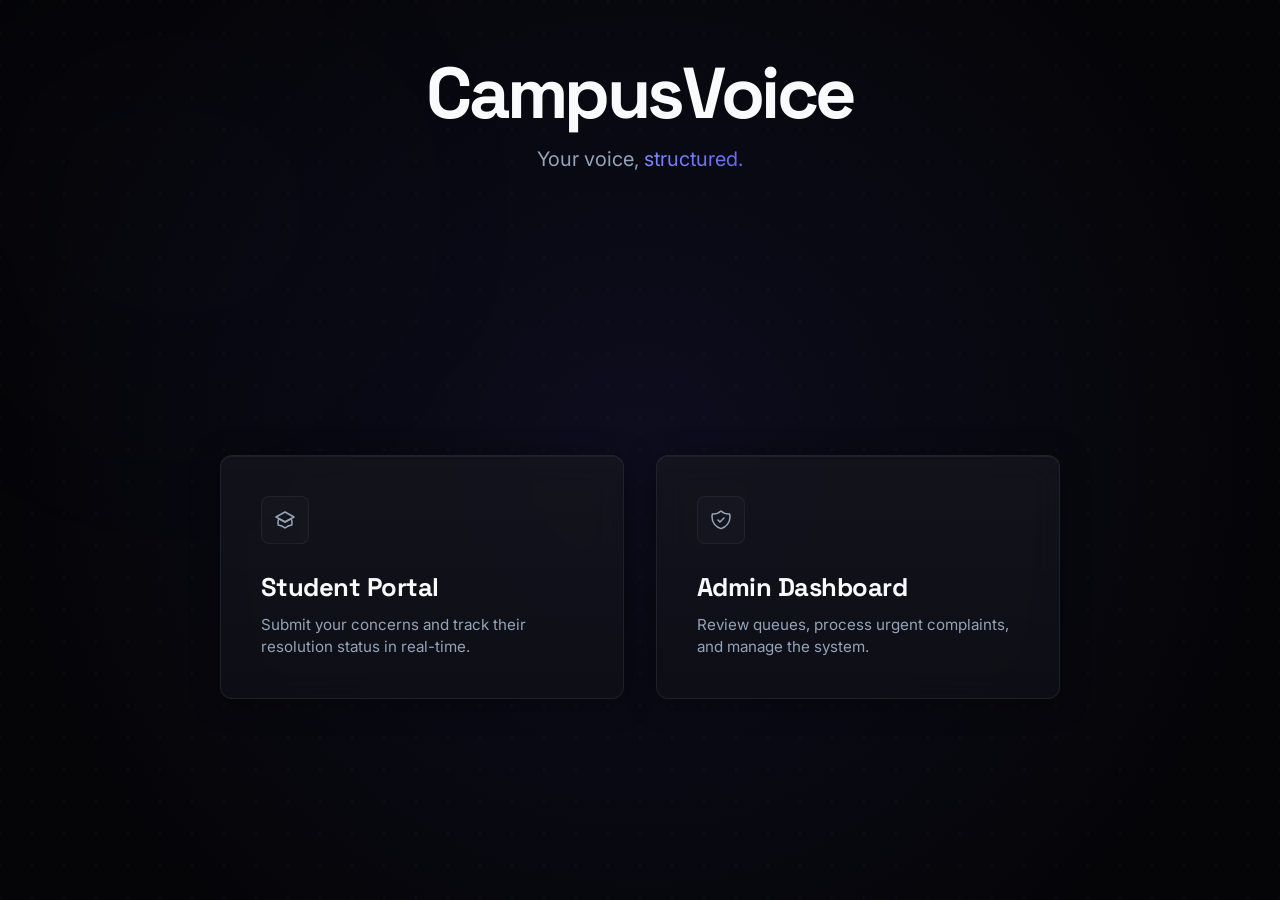
==== commit 35876877: "Project changes" ====
--- a/Labs/DSA Project/CampusVoice/FrontEnd/index.html
+++ b/Labs/DSA Project/CampusVoice/FrontEnd/index.html
@@ -4,7 +4,7 @@
 <head>
     <meta charset="UTF-8">
     <meta name="viewport" content="width=device-width, initial-scale=1.0">
-    <title>CampusVoice | Your Voice, Structured</title>
+    <title>CampusVoice | Student Complaint Tracker</title>
     <link rel="stylesheet" href="style.css">
 </head>
 
@@ -22,9 +22,9 @@
             <a href="student.html" class="solid-card home-card student-card">
                 <div class="card-icon student-icon">
                     <svg fill="none" stroke="currentColor" viewBox="0 0 24 24" xmlns="http://www.w3.org/2000/svg">
-                        <path stroke-linecap="round" stroke-linejoin="round" stroke-width="2"
+                        <path stroke-linecap="round" stroke-linejoin="round" stroke-width="1.5"
                             d="M12 14l9-5-9-5-9 5 9 5z"></path>
-                        <path stroke-linecap="round" stroke-linejoin="round" stroke-width="2"
+                        <path stroke-linecap="round" stroke-linejoin="round" stroke-width="1.5"
                             d="M12 14l6.16-3.422a12.083 12.083 0 01.665 6.479A11.952 11.952 0 0012 20.055a11.952 11.952 0 00-6.824-2.998 12.078 12.078 0 01.665-6.479L12 14z">
                         </path>
                     </svg>
@@ -36,7 +36,7 @@
             <a href="admin.html" class="solid-card home-card admin-card">
                 <div class="card-icon admin-icon">
                     <svg fill="none" stroke="currentColor" viewBox="0 0 24 24" xmlns="http://www.w3.org/2000/svg">
-                        <path stroke-linecap="round" stroke-linejoin="round" stroke-width="2"
+                        <path stroke-linecap="round" stroke-linejoin="round" stroke-width="1.5"
                             d="M9 12l2 2 4-4m5.618-4.016A11.955 11.955 0 0112 2.944a11.955 11.955 0 01-8.618 3.04A12.02 12.02 0 003 9c0 5.591 3.824 10.29 9 11.622 5.176-1.332 9-6.03 9-11.622 0-1.042-.133-2.052-.382-3.016z">
                         </path>
                     </svg>
--- a/Labs/DSA Project/CampusVoice/FrontEnd/style.css
+++ b/Labs/DSA Project/CampusVoice/FrontEnd/style.css
@@ -1,45 +1,50 @@
 /* ==========================================================================
-   CampusVoice Dark Academic Tech - style.css
-   Inspired by Linear.app meets University Portal
+   CampusVoice Premium Dark Academic Tech - style.css
+   Polished, High-Clarity, and Professional.
    ========================================================================== */
 
 @import url('https://fonts.googleapis.com/css2?family=Space+Grotesk:wght@400;500;600;700&family=Inter:wght@300;400;500;600;700&family=JetBrains+Mono:wght@400;500;600;700&display=swap');
 
 :root {
-    --bg-color: #0a0a0f;
-    --card-bg: rgba(17, 17, 24, 0.7);
-    --border-color: #1e1e2e;
-    --border-focus: #4f46e5;
+    --bg-color: #050508; /* Deep Obsidian Black */
+    --card-bg: rgba(16, 16, 24, 0.75); /* Dark Glassmorphism */
+    --border-color: rgba(255, 255, 255, 0.08); /* Razer-thin high contrast borders */
+    --border-focus: #6366f1; /* Glowing Indigo */
+    
+    --primary: #6366f1; /* Indigo 500 */
+    --primary-hover: #4f46e5;
     
     --accent: #6366f1;
-    --accent-hover: #4f46e5;
-    --accent-glow: rgba(99, 102, 241, 0.3);
-    
-    --danger: #ef4444;
+    --accent-glow: rgba(99, 102, 241, 0.25);
+    
+    --danger: #ef4444; /* Rose 500 */
     --danger-glow: rgba(239, 68, 68, 0.2);
     
-    --success: #22c55e;
-    --success-glow: rgba(34, 197, 94, 0.2);
-    
-    --warning: #f59e0b;
+    --success: #10b981; /* Emerald 500 */
+    --success-glow: rgba(16, 185, 129, 0.2);
+    
+    --warning: #f59e0b; /* Amber 500 */
     --warning-glow: rgba(245, 158, 11, 0.2);
     
-    --info: #06b6d4;
+    --info: #06b6d4; /* Cyan 500 */
     --info-glow: rgba(6, 182, 212, 0.2);
 
-    --text-primary: #f1f5f9;
-    --text-secondary: #64748b;
+    --text-primary: #f8fafc; /* Slate 50 */
+    --text-secondary: #94a3b8; /* Slate 400 */
+    --text-muted: #64748b; /* Slate 500 */
     
     --font-heading: 'Space Grotesk', sans-serif;
     --font-body: 'Inter', sans-serif;
     --font-mono: 'JetBrains Mono', monospace;
 
-    --radius-lg: 16px;
-    --radius-md: 10px;
-    --radius-sm: 6px;
-
-    --shadow: 0 8px 32px 0 rgba(0, 0, 0, 0.37);
-    --transition: all 0.3s cubic-bezier(0.16, 1, 0.3, 1);
+    --radius-lg: 12px;
+    --radius-md: 8px;
+    --radius-sm: 4px;
+
+    /* Clean shadows without cheap excessive glows */
+    --shadow: 0 4px 30px rgba(0, 0, 0, 0.4), inset 0 1px 0 rgba(255, 255, 255, 0.05);
+    --shadow-hover: 0 10px 40px rgba(99, 102, 241, 0.06), inset 0 1px 0 rgba(255, 255, 255, 0.1);
+    --transition: all 0.2s cubic-bezier(0.16, 1, 0.3, 1);
 }
 
 /* Base Styles */
@@ -47,6 +52,8 @@
     box-sizing: border-box;
     margin: 0;
     padding: 0;
+    -webkit-font-smoothing: antialiased;
+    -moz-osx-font-smoothing: grayscale;
 }
 
 body {
@@ -56,12 +63,12 @@
     min-height: 100vh;
     display: flex;
     flex-direction: column;
-    line-height: 1.6;
+    line-height: 1.5;
     overflow-x: hidden;
     position: relative;
 }
 
-/* Subtle background grid effect */
+/* Subtle dark radial grid pattern background */
 body::before {
     content: '';
     position: absolute;
@@ -69,118 +76,111 @@
     left: 0;
     width: 100%;
     height: 100%;
-    background-image: linear-gradient(rgba(30, 30, 46, 0.4) 1px, transparent 1px),
-                      linear-gradient(90deg, rgba(30, 30, 46, 0.4) 1px, transparent 1px);
-    background-size: 40px 40px;
+    background-image: radial-gradient(circle, rgba(255, 255, 255, 0.03) 1px, transparent 1px);
+    background-size: 32px 32px;
     background-position: center;
     pointer-events: none;
     z-index: -1;
 }
 
-/* Scrollbars */
-::-webkit-scrollbar {
-    width: 8px;
-    height: 8px;
-}
-::-webkit-scrollbar-track {
-    background: var(--bg-color);
-}
-::-webkit-scrollbar-thumb {
-    background: var(--border-color);
-    border-radius: var(--radius-sm);
-}
-::-webkit-scrollbar-thumb:hover {
-    background: var(--text-secondary);
-}
-
-/* Animations */
-@keyframes fadeInUp {
-    from {
-        opacity: 0;
-        transform: translateY(20px);
-    }
-    to {
-        opacity: 1;
-        transform: translateY(0);
-    }
-}
-
-@keyframes float {
-    0% { transform: translateY(0px); }
-    50% { transform: translateY(-8px); }
-    100% { transform: translateY(0px); }
-}
-
-@keyframes pulseGlow {
-    0% { box-shadow: 0 0 15px rgba(99, 102, 241, 0.2); }
-    50% { box-shadow: 0 0 30px rgba(99, 102, 241, 0.4); }
-    100% { box-shadow: 0 0 15px rgba(99, 102, 241, 0.2); }
-}
-
-@keyframes bgGradient {
-    0% { background-position: 0% 50%; }
-    50% { background-position: 100% 50%; }
-    100% { background-position: 0% 50%; }
-}
-
-/* Staggered card load helper classes */
-.fade-in-item {
-    opacity: 0;
-    animation: fadeInUp 0.8s cubic-bezier(0.16, 1, 0.3, 1) forwards;
-}
-
-.stagger-1 { animation-delay: 0.05s; }
-.stagger-2 { animation-delay: 0.1s; }
-.stagger-3 { animation-delay: 0.15s; }
-.stagger-4 { animation-delay: 0.2s; }
-.stagger-5 { animation-delay: 0.25s; }
-
-/* Header & Typography */
-header {
-    padding: 3rem 2rem 1.5rem;
-    text-align: center;
-    background: transparent;
-    z-index: 10;
-}
-
-header h1 {
-    font-family: var(--font-heading);
-    font-weight: 700;
-    font-size: 2.5rem;
-    letter-spacing: -0.03em;
-    color: var(--text-primary);
-    margin-bottom: 0.5rem;
-}
-
-header p {
-    color: var(--text-secondary);
-    font-size: 1.1rem;
-    font-weight: 400;
-}
-
-h1, h2, h3, h4, h5, h6 {
-    font-family: var(--font-heading);
-    letter-spacing: -0.01em;
-}
-
-/* Home Body (Landing Page) */
-.home-body {
-    justify-content: center;
-    align-items: center;
-    background: radial-gradient(circle at 50% 50%, #151426 0%, #0a0a0f 70%);
-}
-
-.home-body::after {
+/* Subtle underlying background gradients */
+body::after {
     content: '';
     position: absolute;
     width: 600px;
     height: 600px;
-    background: radial-gradient(circle, rgba(99, 102, 241, 0.08) 0%, transparent 60%);
-    top: 10%;
-    left: 10%;
-    filter: blur(80px);
+    background: radial-gradient(circle, rgba(99, 102, 241, 0.03) 0%, transparent 70%);
+    top: -10%;
+    left: -10%;
+    filter: blur(100px);
     pointer-events: none;
     z-index: -1;
+}
+
+/* Custom dark scrollbars */
+::-webkit-scrollbar {
+    width: 6px;
+    height: 6px;
+}
+::-webkit-scrollbar-track {
+    background: var(--bg-color);
+}
+::-webkit-scrollbar-thumb {
+    background: #1e1e2f;
+    border-radius: var(--radius-sm);
+    border: 1px solid rgba(255, 255, 255, 0.03);
+}
+::-webkit-scrollbar-thumb:hover {
+    background: var(--text-muted);
+}
+
+/* Transitions and animations */
+@keyframes fadeInUp {
+    from {
+        opacity: 0;
+        transform: translateY(12px);
+    }
+    to {
+        opacity: 1;
+        transform: translateY(0);
+    }
+}
+
+@keyframes float {
+    0% { transform: translateY(0px); }
+    50% { transform: translateY(-6px); }
+    100% { transform: translateY(0px); }
+}
+
+@keyframes edgeFlow {
+    to {
+        stroke-dashoffset: -20;
+    }
+}
+
+.fade-in-item {
+    opacity: 0;
+    animation: fadeInUp 0.4s cubic-bezier(0.16, 1, 0.3, 1) forwards;
+}
+
+.stagger-1 { animation-delay: 0.02s; }
+.stagger-2 { animation-delay: 0.04s; }
+.stagger-3 { animation-delay: 0.06s; }
+.stagger-4 { animation-delay: 0.08s; }
+.stagger-5 { animation-delay: 0.10s; }
+
+/* Header & Typography */
+header {
+    padding: 3.5rem 2rem 2rem;
+    text-align: center;
+    background: transparent;
+}
+
+header h1 {
+    font-family: var(--font-heading);
+    font-weight: 700;
+    font-size: 2.75rem;
+    letter-spacing: -0.04em;
+    color: var(--text-primary);
+    margin-bottom: 0.5rem;
+}
+
+header p {
+    color: var(--text-secondary);
+    font-size: 1.05rem;
+    font-weight: 400;
+}
+
+h1, h2, h3, h4, h5, h6 {
+    font-family: var(--font-heading);
+    letter-spacing: -0.02em;
+}
+
+/* Home Landing Page styling */
+.home-body {
+    justify-content: center;
+    align-items: center;
+    background: radial-gradient(circle at 50% 50%, #0d0d1e 0%, #050508 80%);
 }
 
 .hero-header {
@@ -190,31 +190,29 @@
 .hero-header h1 {
     font-size: 4.5rem;
     font-weight: 800;
-    line-height: 1.1;
-    margin-bottom: 1rem;
+    line-height: 1.05;
+    letter-spacing: -0.05em;
+    margin-bottom: 0.75rem;
 }
 
 .hero-subtitle {
-    font-size: 1.3rem;
-    color: var(--text-secondary);
-    font-weight: 400;
+    font-size: 1.25rem;
+    color: var(--text-secondary);
 }
 
 .gradient-text {
-    background: linear-gradient(135deg, #6366f1 0%, #a855f7 50%, #ec4899 100%);
-    background-size: 200% 200%;
+    background: linear-gradient(135deg, #818cf8 0%, #6366f1 100%);
     -webkit-background-clip: text;
     background-clip: text;
     -webkit-text-fill-color: transparent;
-    animation: bgGradient 8s ease infinite;
 }
 
 /* Container */
 .container {
-    max-width: 1240px;
+    max-width: 1200px;
     width: 100%;
     margin: 0 auto;
-    padding: 2rem;
+    padding: 1.5rem;
     flex: 1;
     display: flex;
     flex-direction: column;
@@ -226,8 +224,8 @@
     border: 1px solid var(--border-color);
     border-radius: var(--radius-lg);
     padding: 2rem;
-    backdrop-filter: blur(12px);
-    -webkit-backdrop-filter: blur(12px);
+    backdrop-filter: blur(16px);
+    -webkit-backdrop-filter: blur(16px);
     box-shadow: var(--shadow);
     transition: var(--transition);
     position: relative;
@@ -246,103 +244,93 @@
 }
 
 .solid-card:hover {
-    transform: translateY(-4px);
-    border-color: rgba(99, 102, 241, 0.4);
-    box-shadow: 0 12px 40px 0 rgba(99, 102, 241, 0.08), inset 0 1px 1px rgba(255, 255, 255, 0.05);
-}
-
-/* Home Cards Specifics */
+    border-color: rgba(99, 102, 241, 0.25);
+    box-shadow: var(--shadow-hover);
+}
+
+/* Home Cards Menu Grid */
 .home-menu {
     display: flex;
     justify-content: center;
     align-items: stretch;
-    gap: 2.5rem;
+    gap: 2rem;
     width: 100%;
-    max-width: 900px;
+    max-width: 840px;
     margin-top: 1rem;
 }
 
 .home-card {
     flex: 1;
     min-width: 320px;
-    text-align: center;
+    text-align: left;
     cursor: pointer;
     text-decoration: none;
     color: var(--text-primary);
     display: flex;
     flex-direction: column;
-    align-items: center;
-    padding: 3rem 2.5rem;
-    animation: float 6s ease-in-out infinite;
+    align-items: flex-start;
+    padding: 2.5rem;
+    border-radius: var(--radius-lg);
+    animation: float 5s ease-in-out infinite;
 }
 
 .admin-card {
-    animation-delay: 3s;
+    animation-delay: 2.5s;
 }
 
 .home-card h2 {
-    font-size: 1.8rem;
-    font-weight: 600;
-    margin-bottom: 0.75rem;
-    font-family: var(--font-heading);
+    font-size: 1.6rem;
+    font-weight: 700;
+    margin-bottom: 0.5rem;
 }
 
 .home-card p {
     color: var(--text-secondary);
     font-size: 0.95rem;
-    line-height: 1.5;
+    line-height: 1.45;
 }
 
 .card-icon {
-    width: 64px;
-    height: 64px;
+    width: 48px;
+    height: 48px;
     border-radius: var(--radius-md);
     display: flex;
     align-items: center;
     justify-content: center;
     margin-bottom: 1.5rem;
-    background: rgba(30, 30, 46, 0.6);
-    border: 1px solid var(--border-color);
+    background: rgba(255, 255, 255, 0.02);
+    border: 1px solid rgba(255, 255, 255, 0.05);
     transition: var(--transition);
 }
 
 .home-card:hover .card-icon {
-    background: rgba(99, 102, 241, 0.15);
-    border-color: var(--accent);
-    color: var(--accent);
+    background: var(--primary);
+    border-color: var(--primary);
     box-shadow: 0 0 15px rgba(99, 102, 241, 0.3);
 }
 
-.student-card:hover {
-    box-shadow: 0 12px 40px 0 rgba(99, 102, 241, 0.1), inset 0 1px 1px rgba(99, 102, 241, 0.2);
-}
-
-.admin-card:hover {
-    box-shadow: 0 12px 40px 0 rgba(168, 85, 247, 0.1), inset 0 1px 1px rgba(168, 85, 247, 0.2);
+.home-card:hover svg {
+    stroke: #ffffff;
 }
 
 .card-icon svg {
-    width: 28px;
-    height: 28px;
+    width: 24px;
+    height: 24px;
     stroke: var(--text-secondary);
     transition: var(--transition);
-}
-
-.home-card:hover svg {
-    stroke: var(--accent);
 }
 
 /* Grids */
 .grid-2 {
     display: grid;
     grid-template-columns: repeat(auto-fit, minmax(360px, 1fr));
-    gap: 2rem;
+    gap: 1.5rem;
 }
 
 .grid-4 {
     display: grid;
     grid-template-columns: repeat(auto-fit, minmax(220px, 1fr));
-    gap: 1.5rem;
+    gap: 1.25rem;
 }
 
 /* Buttons */
@@ -350,10 +338,10 @@
     display: inline-flex;
     align-items: center;
     justify-content: center;
-    padding: 0.75rem 1.5rem;
+    padding: 0.65rem 1.25rem;
     border-radius: var(--radius-md);
     font-weight: 500;
-    font-size: 0.95rem;
+    font-size: 0.9rem;
     cursor: pointer;
     border: 1px solid transparent;
     transition: var(--transition);
@@ -362,31 +350,30 @@
 }
 
 .btn-primary {
-    background-color: var(--accent);
+    background-color: var(--primary);
     color: #ffffff;
-    box-shadow: 0 4px 14px 0 rgba(99, 102, 241, 0.4);
+    box-shadow: 0 4px 12px rgba(99, 102, 241, 0.25);
 }
 
 .btn-primary:hover {
-    background-color: var(--accent-hover);
-    transform: translateY(-2px);
-    box-shadow: 0 6px 20px 0 rgba(99, 102, 241, 0.5);
+    background-color: var(--primary-hover);
+    box-shadow: 0 6px 16px rgba(99, 102, 241, 0.35);
 }
 
 .btn-outline {
-    background-color: transparent;
+    background-color: rgba(255, 255, 255, 0.02);
     border: 1px solid var(--border-color);
-    color: var(--text-primary);
+    color: var(--text-secondary);
 }
 
 .btn-outline:hover {
-    background-color: rgba(255, 255, 255, 0.03);
-    border-color: var(--text-secondary);
+    background-color: rgba(255, 255, 255, 0.05);
+    border-color: rgba(255, 255, 255, 0.2);
     color: var(--text-primary);
 }
 
 .btn-success {
-    background-color: rgba(34, 197, 94, 0.1);
+    background-color: rgba(16, 185, 129, 0.06);
     border: 1px solid var(--success);
     color: var(--success);
 }
@@ -394,24 +381,23 @@
 .btn-success:hover {
     background-color: var(--success);
     color: #ffffff;
-    box-shadow: 0 0 15px var(--success-glow);
+    box-shadow: 0 0 10px var(--success-glow);
 }
 
 .btn-warning {
-    background-color: rgba(245, 158, 11, 0.1);
+    background-color: rgba(245, 158, 11, 0.06);
     border: 1px solid var(--warning);
     color: var(--warning);
 }
 
 .btn-warning:hover {
     background-color: var(--warning);
-    color: #000000;
-    font-weight: 600;
-    box-shadow: 0 0 15px var(--warning-glow);
+    color: #050508;
+    box-shadow: 0 0 10px var(--warning-glow);
 }
 
 .btn-danger {
-    background-color: rgba(239, 68, 68, 0.1);
+    background-color: rgba(239, 68, 68, 0.06);
     border: 1px solid var(--danger);
     color: var(--danger);
 }
@@ -419,30 +405,30 @@
 .btn-danger:hover {
     background-color: var(--danger);
     color: #ffffff;
-    box-shadow: 0 0 15px var(--danger-glow);
+    box-shadow: 0 0 10px var(--danger-glow);
 }
 
 /* Forms */
 .form-group {
-    margin-bottom: 1.5rem;
+    margin-bottom: 1.25rem;
 }
 
 .form-group label {
     display: block;
-    margin-bottom: 0.5rem;
-    color: var(--text-primary);
-    font-weight: 500;
-    font-size: 0.9rem;
+    margin-bottom: 0.4rem;
+    color: var(--text-primary);
+    font-weight: 600;
+    font-size: 0.85rem;
 }
 
 .form-control {
     width: 100%;
-    padding: 0.8rem 1rem;
+    padding: 0.65rem 0.9rem;
     border-radius: var(--radius-md);
     border: 1px solid var(--border-color);
-    background: rgba(10, 10, 15, 0.7);
-    color: var(--text-primary);
-    font-size: 0.95rem;
+    background: rgba(10, 10, 15, 0.8);
+    color: var(--text-primary);
+    font-size: 0.9rem;
     outline: none;
     transition: var(--transition);
     font-family: var(--font-body);
@@ -450,28 +436,28 @@
 
 .form-control:focus {
     border-color: var(--border-focus);
-    box-shadow: 0 0 0 2px var(--accent-glow);
+    box-shadow: 0 0 0 1px var(--border-focus);
 }
 
 select.form-control {
     appearance: none;
-    background-image: url("data:image/svg+xml;charset=US-ASCII,%3Csvg%20xmlns%3D%22http%3A%2F%2Fwww.w3.org%2F2000%2Fsvg%22%20width%3D%22292.4%22%20height%3D%22292.4%22%3E%3Cpath%20fill%3D%22%2364748b%22%20d%3D%22M287%2069.4a17.6%2017.6%200%200%200-13-5.4H18.4c-5%200-9.3%201.8-12.9%205.4A17.6%2017.6%200%200%200%200%2082.2c0%205%201.8%209.3%205.4%2012.9l128%20127.9c3.6%203.6%207.8%205.4%2012.8%205.4s9.2-1.8%2012.8-5.4L287%2095c3.5-3.5%205.4-7.8%205.4-12.8%200-5-1.9-9.2-5.5-12.8z%22%2F%3E%3C%2Fsvg%3E");
+    background-image: url("data:image/svg+xml;charset=US-ASCII,%3Csvg%20xmlns%3D%22http%3A%2F%2Fwww.w3.org%2F2000%2Fsvg%22%20width%3D%22292.4%22%20height%3D%22292.4%22%3E%3Cpath%20fill%3D%22%2394a3b8%22%20d%3D%22M287%2069.4a17.6%2017.6%200%200%200-13-5.4H18.4c-5%200-9.3%201.8-12.9%205.4A17.6%2017.6%200%200%200%200%2082.2c0%205%201.8%209.3%205.4%2012.9l128%20127.9c3.6%203.6%207.8%205.4%2012.8%205.4s9.2-1.8%2012.8-5.4L287%2095c3.5-3.5%205.4-7.8%205.4-12.8%200-5-1.9-9.2-5.5-12.8z%22%2F%3E%3C%2Fsvg%3E");
     background-repeat: no-repeat;
-    background-position: right 1rem center;
-    background-size: 0.65rem auto;
-    padding-right: 2.5rem;
-}
-
-/* Custom Pill Toggle */
+    background-position: right 0.9rem center;
+    background-size: 0.6rem auto;
+    padding-right: 2rem;
+}
+
+/* iOS-Style Dark Pill Toggle (Extremely Human & Premium) */
 .pill-toggle {
     display: flex;
-    background: rgba(10, 10, 15, 0.8);
-    border: 1px solid var(--border-color);
-    border-radius: 999px;
+    background: #0c0c14; /* Deep Slate Track */
+    border: 1px solid rgba(255, 255, 255, 0.05);
+    border-radius: var(--radius-md);
     padding: 3px;
     position: relative;
     width: 100%;
-    height: 42px;
+    height: 38px;
     user-select: none;
     margin-bottom: 0.5rem;
 }
@@ -483,18 +469,19 @@
 .pill-toggle label {
     flex: 1;
     text-align: center;
-    line-height: 34px;
+    line-height: 32px;
     z-index: 2;
     cursor: pointer;
     font-weight: 500;
-    font-size: 0.9rem;
-    color: var(--text-secondary);
-    transition: color 0.2s ease;
+    font-size: 0.85rem;
+    color: var(--text-secondary);
+    transition: color 0.15s ease;
     margin-bottom: 0 !important;
 }
 
 .pill-toggle input[type="radio"]:checked + label {
     color: var(--text-primary);
+    font-weight: 600;
 }
 
 .pill-slider {
@@ -503,67 +490,71 @@
     left: 3px;
     width: calc(50% - 3px);
     height: calc(100% - 6px);
-    background: var(--accent);
-    border-radius: 999px;
-    transition: transform 0.3s cubic-bezier(0.16, 1, 0.3, 1), background-color 0.3s;
+    background: #312e81; /* Deep Royal Indigo */
+    border: 1px solid rgba(255, 255, 255, 0.1);
+    border-radius: 6px;
+    box-shadow: 0 1px 3px rgba(0, 0, 0, 0.5);
+    transition: transform 0.2s cubic-bezier(0.16, 1, 0.3, 1), background-color 0.2s;
     z-index: 1;
 }
 
 #prio-urgent:checked ~ .pill-slider {
     transform: translateX(100%);
-    background-color: var(--danger);
-}
+    background-color: #881337; /* Deep Rose for urgent */
+}
+
+
 
 /* Badges */
 .badge {
     display: inline-flex;
     align-items: center;
-    padding: 0.25rem 0.6rem;
+    padding: 0.2rem 0.5rem;
     border-radius: var(--radius-sm);
-    font-size: 0.7rem;
+    font-size: 0.65rem;
     font-weight: 600;
     text-transform: uppercase;
-    letter-spacing: 0.05em;
+    letter-spacing: 0.03em;
 }
 
 .badge-default {
-    background: rgba(255, 255, 255, 0.05);
+    background: rgba(255, 255, 255, 0.04);
     color: var(--text-secondary);
     border: 1px solid var(--border-color);
 }
 
 .badge-pending {
-    background: rgba(99, 102, 241, 0.1);
-    color: var(--accent);
+    background: rgba(99, 102, 241, 0.08);
+    color: #818cf8;
     border: 1px solid rgba(99, 102, 241, 0.2);
 }
 
 .badge-urgent {
-    background: rgba(239, 68, 68, 0.1);
+    background: rgba(239, 68, 68, 0.08);
     color: var(--danger);
     border: 1px solid rgba(239, 68, 68, 0.2);
 }
 
 .badge-progress {
-    background: rgba(245, 158, 11, 0.1);
+    background: rgba(245, 158, 11, 0.08);
     color: var(--warning);
     border: 1px solid rgba(245, 158, 11, 0.2);
 }
 
 .badge-resolved {
-    background: rgba(34, 197, 94, 0.1);
+    background: rgba(16, 185, 129, 0.08);
     color: var(--success);
-    border: 1px solid rgba(34, 197, 94, 0.2);
-}
-
-/* Status Badges with Dots */
+    border: 1px solid rgba(16, 185, 129, 0.2);
+}
+
+/* Muted dot-indicators */
 .badge-status {
     display: inline-flex;
     align-items: center;
     gap: 6px;
-    font-size: 0.75rem;
+    font-size: 0.8rem;
     font-weight: 500;
-    color: var(--text-primary);
+    color: var(--text-secondary);
     text-transform: capitalize;
 }
 
@@ -574,27 +565,27 @@
     display: inline-block;
 }
 
-.dot-pending { background-color: var(--accent); box-shadow: 0 0 8px var(--accent); }
+.dot-pending { background-color: #818cf8; box-shadow: 0 0 8px #818cf8; }
 .dot-progress { background-color: var(--warning); box-shadow: 0 0 8px var(--warning); }
 .dot-resolved { background-color: var(--success); box-shadow: 0 0 8px var(--success); }
 .dot-urgent { background-color: var(--danger); box-shadow: 0 0 8px var(--danger); }
 
-/* Complaint List Items */
+/* Complaint List Items (Border-Only styling, no heavy background) */
 .complaint-item {
-    background: rgba(255, 255, 255, 0.02);
+    background: rgba(16, 16, 24, 0.5);
     border: 1px solid var(--border-color);
     border-radius: var(--radius-md);
     padding: 1.25rem;
-    margin-bottom: 1rem;
+    margin-bottom: 0.75rem;
     display: flex;
     flex-direction: column;
-    gap: 0.75rem;
+    gap: 0.5rem;
     transition: var(--transition);
 }
 
 .complaint-item:hover {
-    border-color: rgba(255, 255, 255, 0.08);
-    background: rgba(255, 255, 255, 0.04);
+    border-color: rgba(255, 255, 255, 0.15);
+    box-shadow: var(--shadow);
 }
 
 .complaint-header {
@@ -606,7 +597,7 @@
 .complaint-student {
     font-weight: 600;
     color: var(--text-primary);
-    font-size: 1rem;
+    font-size: 0.95rem;
 }
 
 .complaint-info-row {
@@ -617,7 +608,7 @@
 }
 
 .complaint-meta {
-    font-size: 0.85rem;
+    font-size: 0.8rem;
     color: var(--text-secondary);
 }
 
@@ -627,28 +618,27 @@
 
 .complaint-actions {
     display: flex;
-    gap: 0.75rem;
-    margin-top: 0.5rem;
-    padding-top: 0.75rem;
+    gap: 0.5rem;
+    margin-top: 0.25rem;
+    padding-top: 0.5rem;
     border-top: 1px dashed var(--border-color);
 }
 
 .empty-state {
     text-align: center;
-    padding: 3rem 1.5rem;
-    color: var(--text-secondary);
-    background: rgba(10, 10, 15, 0.5);
+    padding: 2.5rem 1.5rem;
+    color: var(--text-secondary);
+    background: rgba(5, 5, 8, 0.4);
     border: 1px dashed var(--border-color);
     border-radius: var(--radius-md);
-    font-size: 0.95rem;
+    font-size: 0.9rem;
 }
 
 .top-nav {
     display: flex;
     justify-content: space-between;
     align-items: center;
-    margin-bottom: 2rem;
-    z-index: 10;
+    margin-bottom: 1.5rem;
 }
 
 /* Stat Cards */
@@ -656,50 +646,48 @@
     background: var(--card-bg);
     border: 1px solid var(--border-color);
     border-radius: var(--radius-lg);
-    padding: 1.5rem;
+    padding: 1.25rem;
     display: flex;
     flex-direction: column;
     justify-content: space-between;
-    min-height: 110px;
+    min-height: 96px;
     transition: var(--transition);
-    position: relative;
-    overflow: hidden;
+    box-shadow: var(--shadow);
 }
 
 .stat-card:hover {
-    border-color: rgba(99, 102, 241, 0.3);
-    transform: translateY(-2px);
+    border-color: rgba(255, 255, 255, 0.15);
 }
 
 .stat-title {
-    font-size: 0.8rem;
+    font-size: 0.75rem;
     text-transform: uppercase;
-    letter-spacing: 0.05em;
+    letter-spacing: 0.03em;
     color: var(--text-secondary);
     font-weight: 600;
 }
 
 .stat-value {
-    font-size: 2.2rem;
+    font-size: 2rem;
     font-weight: 700;
     color: var(--text-primary);
     font-family: var(--font-mono);
     line-height: 1;
-    margin-top: 0.5rem;
-}
-
-.stat-card.total { border-left: 4px solid var(--accent); }
-.stat-card.pending { border-left: 4px solid var(--info); }
-.stat-card.progress { border-left: 4px solid var(--warning); }
-.stat-card.resolved { border-left: 4px solid var(--success); }
-
-/* Admin grid header */
+    margin-top: 0.25rem;
+}
+
+.stat-card.total { border-left: 3px solid var(--primary); }
+.stat-card.pending { border-left: 3px solid #818cf8; }
+.stat-card.progress { border-left: 3px solid var(--warning); }
+.stat-card.resolved { border-left: 3px solid var(--success); }
+
+/* Admin card border accents */
 .section-title {
-    font-size: 1.15rem;
-    font-weight: 600;
-    color: var(--text-primary);
-    margin-bottom: 1.25rem;
-    padding-bottom: 0.5rem;
+    font-size: 1.05rem;
+    font-weight: 700;
+    color: var(--text-primary);
+    margin-bottom: 1rem;
+    padding-bottom: 0.4rem;
     border-bottom: 1px solid var(--border-color);
     display: flex;
     justify-content: space-between;
@@ -708,14 +696,14 @@
 
 /* Tab System CSS */
 .tabs-container {
-    margin-top: 2rem;
+    margin-top: 1.5rem;
 }
 
 .tabs-header {
     display: flex;
     border-bottom: 1px solid var(--border-color);
-    margin-bottom: 1.5rem;
-    gap: 0.5rem;
+    margin-bottom: 1.25rem;
+    gap: 0.25rem;
     overflow-x: auto;
 }
 
@@ -723,13 +711,12 @@
     background: transparent;
     border: none;
     color: var(--text-secondary);
-    padding: 0.75rem 1.25rem;
+    padding: 0.6rem 1rem;
     font-family: var(--font-heading);
-    font-size: 1rem;
-    font-weight: 500;
+    font-size: 0.95rem;
+    font-weight: 600;
     cursor: pointer;
     transition: var(--transition);
-    position: relative;
     border-bottom: 2px solid transparent;
     white-space: nowrap;
 }
@@ -739,92 +726,92 @@
 }
 
 .tab-btn.active {
-    color: var(--accent);
-    border-bottom-color: var(--accent);
+    color: var(--primary);
+    border-bottom-color: var(--primary);
 }
 
 .tab-pane {
     display: none;
-    animation: fadeInUp 0.4s cubic-bezier(0.16, 1, 0.3, 1) forwards;
+    animation: fadeInUp 0.3s cubic-bezier(0.16, 1, 0.3, 1) forwards;
 }
 
 .tab-pane.active {
     display: block;
 }
 
-/* Sort Tab styles */
+/* Sort tab */
 .sort-actions {
     display: flex;
-    gap: 0.75rem;
+    gap: 0.5rem;
     flex-wrap: wrap;
-    margin-bottom: 1.5rem;
-}
-
-/* Search Tab BST/AVL Chain Visualization */
+    margin-bottom: 1.25rem;
+}
+
+/* Search Tab Chain Vis */
 .search-controls {
     display: flex;
-    gap: 1.5rem;
+    gap: 1rem;
     flex-wrap: wrap;
     align-items: flex-end;
-    margin-bottom: 1.5rem;
+    margin-bottom: 1.25rem;
 }
 
 .chain-container {
-    background: rgba(10, 10, 15, 0.5);
+    background: rgba(5, 5, 8, 0.5);
     border: 1px solid var(--border-color);
     border-radius: var(--radius-md);
-    padding: 2rem 1.5rem;
+    padding: 1.5rem 1rem;
     overflow-x: auto;
     display: flex;
     align-items: center;
-    gap: 0.75rem;
-    min-height: 100px;
-    margin-top: 1rem;
+    gap: 0.5rem;
+    min-height: 80px;
+    margin-top: 0.75rem;
 }
 
 .chain-node {
-    background: var(--card-bg);
+    background: rgba(16, 16, 24, 0.8);
     border: 1px solid var(--border-color);
     border-radius: var(--radius-md);
-    padding: 0.6rem 1rem;
+    padding: 0.5rem 0.8rem;
     display: flex;
     flex-direction: column;
     align-items: center;
-    gap: 4px;
+    gap: 2px;
     cursor: pointer;
     transition: var(--transition);
-    min-width: 100px;
+    min-width: 90px;
     text-align: center;
+    box-shadow: var(--shadow);
 }
 
 .chain-node:hover {
-    border-color: var(--accent);
-    background: rgba(99, 102, 241, 0.1);
-    transform: scale(1.05);
+    border-color: var(--primary);
+    background: rgba(16, 16, 24, 0.9);
+    transform: translateY(-1px);
 }
 
 .chain-node.active-search {
     border-color: var(--success);
-    background: rgba(34, 197, 94, 0.15);
-    box-shadow: 0 0 10px var(--success-glow);
+    background: rgba(16, 185, 129, 0.1);
 }
 
 .chain-arrow {
-    font-size: 1.2rem;
-    color: var(--accent);
+    font-size: 1rem;
+    color: var(--text-muted);
     font-weight: bold;
     user-select: none;
 }
 
 .result-card-container {
-    min-height: 80px;
-    margin-bottom: 1.5rem;
+    min-height: 60px;
+    margin-bottom: 1rem;
     overflow: hidden;
 }
 
 .result-card-inner {
     transition: var(--transition);
-    transform: translateY(-20px);
+    transform: translateY(-10px);
     opacity: 0;
     display: none;
 }
@@ -835,23 +822,24 @@
     opacity: 1;
 }
 
-/* Graph Tab Visualization */
+/* Graph tab */
 .graph-container {
     display: flex;
     flex-direction: column;
-    gap: 1.5rem;
+    gap: 1.25rem;
 }
 
 .graph-svg-wrapper {
-    background: rgba(10, 10, 15, 0.6);
+    background: rgba(16, 16, 24, 0.75);
     border: 1px solid var(--border-color);
     border-radius: var(--radius-lg);
-    padding: 1.5rem;
+    padding: 1rem;
     display: flex;
     justify-content: center;
     align-items: center;
     position: relative;
     overflow: hidden;
+    box-shadow: var(--shadow);
 }
 
 .graph-svg {
@@ -860,21 +848,25 @@
     height: auto;
 }
 
-/* SVG Graph Elements */
+/* Elegant Technical Fiber-Optic Diagram Styling */
 .graph-edge {
-    stroke: var(--border-color);
+    stroke: rgba(255, 255, 255, 0.08);
     stroke-width: 2.5;
-    transition: stroke 0.4s, stroke-width 0.4s;
+    transition: stroke 0.2s, stroke-width 0.2s;
 }
 
 .graph-edge.active {
     stroke: var(--accent);
-    stroke-width: 4.5;
+    stroke-width: 3.5;
+    stroke-dasharray: 6, 4;
+    animation: edgeFlow 1s linear infinite;
 }
 
 .graph-edge.visited {
     stroke: var(--success);
-    stroke-width: 4.5;
+    stroke-width: 3.5;
+    stroke-dasharray: 6, 4;
+    animation: edgeFlow 1s linear infinite;
 }
 
 .graph-node {
@@ -882,127 +874,123 @@
 }
 
 .graph-node circle {
-    fill: #111118;
-    stroke: var(--border-color);
-    stroke-width: 2.5;
-    transition: all 0.4s cubic-bezier(0.16, 1, 0.3, 1);
+    fill: #0c0c14;
+    stroke: rgba(255, 255, 255, 0.12);
+    stroke-width: 2;
+    transition: all 0.2s;
 }
 
 .graph-node text {
     fill: var(--text-secondary);
     font-family: var(--font-heading);
-    font-weight: 500;
-    font-size: 11px;
+    font-weight: 600;
+    font-size: 10.5px;
     text-anchor: middle;
-    transition: fill 0.3s;
+    transition: fill 0.15s;
     user-select: none;
 }
 
 .graph-node:hover circle {
     stroke: var(--text-primary);
-    fill: #161622;
+    fill: #161624;
 }
 
 .graph-node:hover text {
     fill: var(--text-primary);
 }
 
-/* Visited / Active states for Nodes */
+/* Visited / Active routing node states */
 .graph-node.visited circle {
     stroke: var(--success);
-    fill: rgba(34, 197, 94, 0.15);
-    filter: drop-shadow(0 0 8px var(--success-glow));
+    fill: rgba(16, 185, 129, 0.08);
 }
 
 .graph-node.visited text {
     fill: var(--success);
-    font-weight: bold;
 }
 
 .graph-node.active circle {
     stroke: var(--accent);
-    fill: rgba(99, 102, 241, 0.2);
-    filter: drop-shadow(0 0 10px var(--accent-glow));
+    fill: rgba(99, 102, 241, 0.08);
 }
 
 .graph-node.active text {
-    fill: var(--text-primary);
-    font-weight: bold;
+    fill: #a5b4fc;
 }
 
 .weight-bg {
-    fill: #0a0a0f;
-    stroke: var(--border-color);
+    fill: #050508;
+    stroke: rgba(255, 255, 255, 0.08);
     stroke-width: 1;
-    rx: 4;
+    rx: 2;
 }
 
 .weight-text {
     font-family: var(--font-mono);
-    font-size: 10px;
-    font-weight: 600;
+    font-size: 9.5px;
+    font-weight: 500;
     fill: var(--text-secondary);
     text-anchor: middle;
     user-select: none;
 }
 
-/* Dijkstra table */
+/* Clean, dark tables */
 .dark-table {
     width: 100%;
     border-collapse: collapse;
-    margin-top: 1rem;
-    font-size: 0.9rem;
+    margin-top: 0.75rem;
+    font-size: 0.85rem;
     text-align: left;
 }
 
 .dark-table th, .dark-table td {
-    padding: 0.75rem 1rem;
+    padding: 0.6rem 0.75rem;
     border-bottom: 1px solid var(--border-color);
 }
 
 .dark-table th {
     font-family: var(--font-heading);
-    font-weight: 600;
+    font-weight: 700;
     color: var(--text-secondary);
     text-transform: uppercase;
-    font-size: 0.75rem;
-    letter-spacing: 0.05em;
+    font-size: 0.7rem;
+    letter-spacing: 0.04em;
+    background: rgba(255, 255, 255, 0.02);
 }
 
 .dark-table tbody tr:hover {
     background: rgba(255, 255, 255, 0.02);
 }
 
-/* Toast System Layout */
+/* Premium Dark Toasts */
 #toast-container {
     position: fixed;
-    top: 24px;
-    right: 24px;
+    top: 20px;
+    right: 20px;
     display: flex;
     flex-direction: column;
-    gap: 12px;
+    gap: 8px;
     z-index: 9999;
     pointer-events: none;
 }
 
 .toast {
     pointer-events: auto;
-    background: rgba(17, 17, 24, 0.95);
+    background: #0c0c14;
     border: 1px solid var(--border-color);
-    border-left: 4px solid var(--accent);
+    border-left: 3px solid var(--primary);
     border-radius: var(--radius-md);
-    padding: 12px 18px;
+    padding: 10px 15px;
     color: var(--text-primary);
     font-family: var(--font-body);
-    font-size: 0.9rem;
-    min-width: 320px;
-    box-shadow: 0 10px 30px rgba(0, 0, 0, 0.5);
-    backdrop-filter: blur(10px);
+    font-size: 0.85rem;
+    min-width: 300px;
+    box-shadow: 0 10px 30px rgba(0, 0, 0, 0.6);
     display: flex;
     justify-content: space-between;
     align-items: center;
     transform: translateX(120%);
-    transition: transform 0.4s cubic-bezier(0.16, 1, 0.3, 1), opacity 0.4s;
+    transition: transform 0.2s cubic-bezier(0.16, 1, 0.3, 1), opacity 0.2s;
     opacity: 0;
 }
 
@@ -1019,40 +1007,40 @@
 .toast-close {
     background: none;
     border: none;
-    color: var(--text-secondary);
+    color: var(--text-muted);
     cursor: pointer;
-    font-size: 1.1rem;
+    font-size: 1rem;
     line-height: 1;
-    padding-left: 10px;
+    padding-left: 8px;
 }
 
 .toast-close:hover {
     color: var(--text-primary);
 }
 
-/* Responsive Overrides */
+/* Responsive viewports adjustments */
 @media (max-width: 768px) {
     header {
-        padding: 2rem 1rem 1rem;
+        padding: 3rem 1rem 1.5rem;
     }
     
     header h1 {
-        font-size: 2rem;
+        font-size: 2.2rem;
     }
     
     .hero-header h1 {
-        font-size: 2.8rem;
+        font-size: 3rem;
     }
     
     .home-menu {
         flex-direction: column;
         align-items: center;
-        gap: 1.5rem;
+        gap: 1.25rem;
     }
     
     .home-card {
         width: 100%;
-        padding: 2rem 1.5rem;
+        padding: 2rem;
     }
     
     .container {
@@ -1065,7 +1053,7 @@
     
     .top-nav {
         flex-direction: column;
-        gap: 1rem;
+        gap: 0.75rem;
         align-items: stretch;
     }
     
